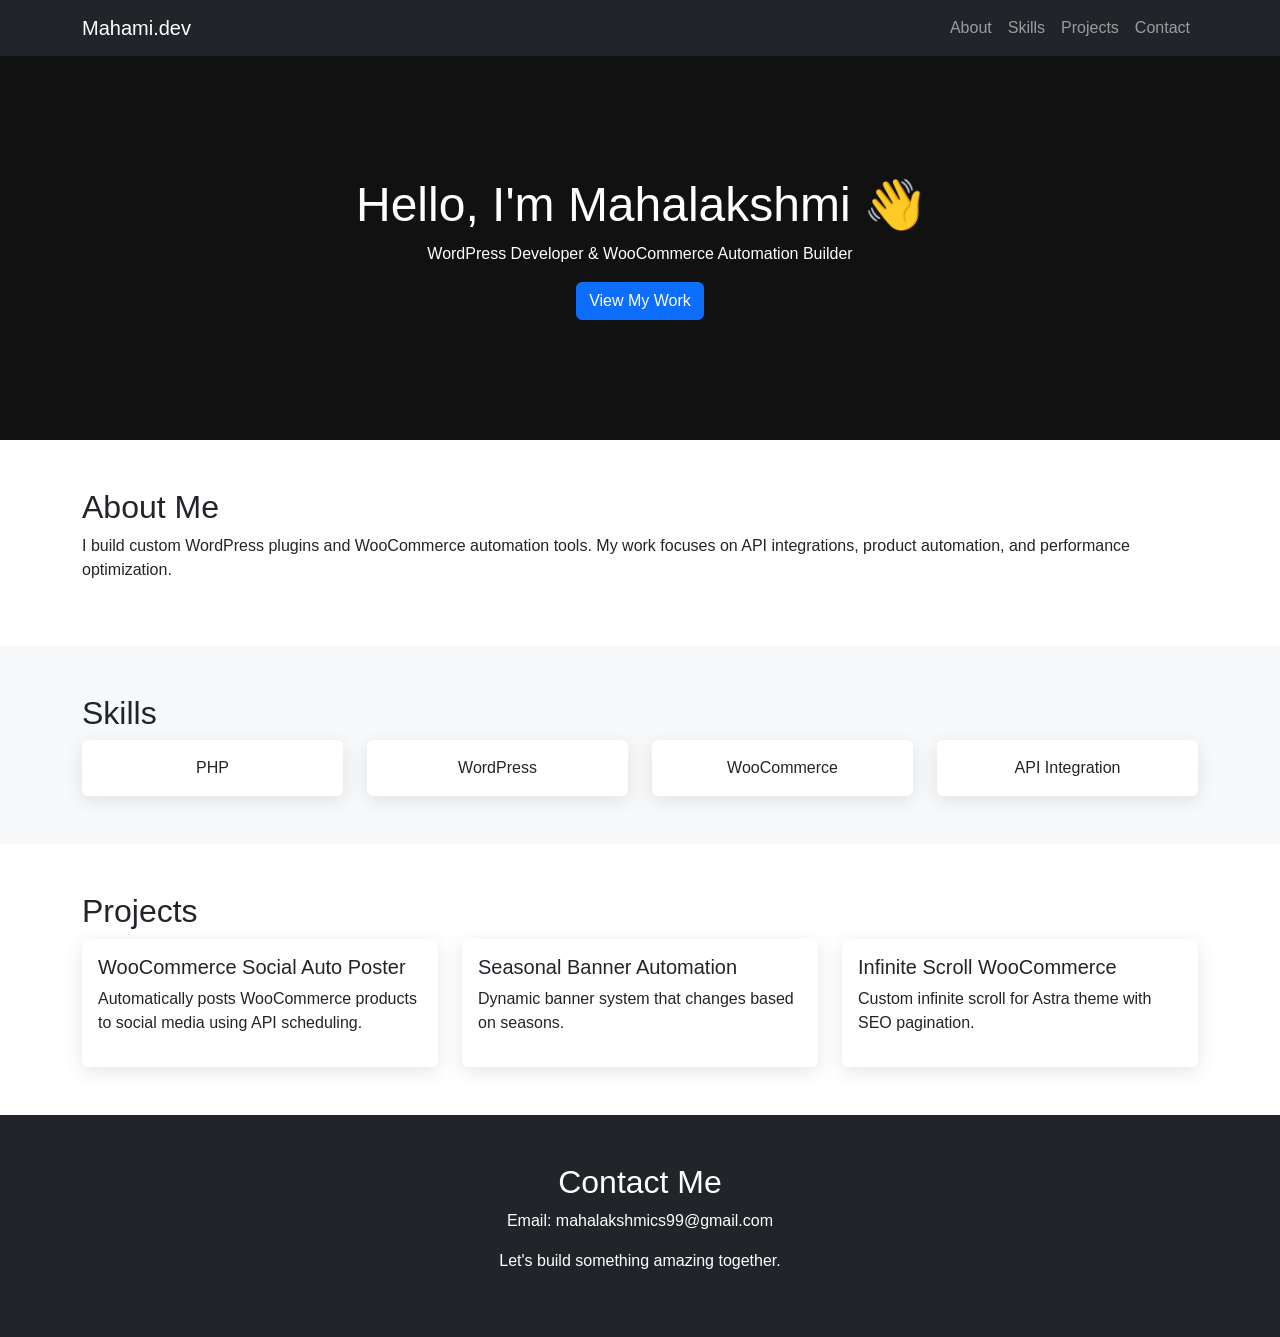
==== index.html @ 4ed77f38 "Add files via upload" ====
<!DOCTYPE html>
<html lang="en">
<head>

<meta charset="UTF-8">
<meta name="viewport" content="width=device-width, initial-scale=1">

<title>Mahalakshmi | WordPress Developer</title>

<link href="https://cdn.jsdelivr.net/npm/bootstrap@5.3.2/dist/css/bootstrap.min.css" rel="stylesheet">

<link rel="stylesheet" href="style.css">

</head>

<body>
<nav class="navbar navbar-expand-lg navbar-dark bg-dark">
<div class="container">

<a class="navbar-brand" href="#">Mahami.dev</a>

<button class="navbar-toggler" data-bs-toggle="collapse" data-bs-target="#menu">
<span class="navbar-toggler-icon"></span>
</button>

<div class="collapse navbar-collapse" id="menu">

<ul class="navbar-nav ms-auto">

<li class="nav-item">
<a class="nav-link" href="#about">About</a>
</li>

<li class="nav-item">
<a class="nav-link" href="#skills">Skills</a>
</li>

<li class="nav-item">
<a class="nav-link" href="#projects">Projects</a>
</li>

<li class="nav-item">
<a class="nav-link" href="#contact">Contact</a>
</li>

</ul>

</div>
</div>
</nav>


<section class="hero text-center">

<div class="container">

<h1>Hello, I'm Mahalakshmi 👋</h1>

<p>
WordPress Developer & WooCommerce Automation Builder
</p>

<a href="#projects" class="btn btn-primary">
View My Work
</a>

</div>

</section>
<section id="about" class="container py-5">

<h2>About Me</h2>

<p>
I build custom WordPress plugins and WooCommerce automation tools.
My work focuses on API integrations, product automation,
and performance optimization.
</p>

</section>
<section id="skills" class="bg-light py-5">

<div class="container">

<h2>Skills</h2>

<div class="row">

<div class="col-md-3">
<div class="card p-3 text-center">
PHP
</div>
</div>

<div class="col-md-3">
<div class="card p-3 text-center">
WordPress
</div>
</div>

<div class="col-md-3">
<div class="card p-3 text-center">
WooCommerce
</div>
</div>

<div class="col-md-3">
<div class="card p-3 text-center">
API Integration
</div>
</div>

</div>
</div>
</section>

<section id="projects" class="container py-5">

<h2>Projects</h2>

<div class="row">

<div class="col-md-4">

<div class="card p-3">

<h5>WooCommerce Social Auto Poster</h5>

<p>
Automatically posts WooCommerce products to social media
using API scheduling.
</p>

</div>

</div>

<div class="col-md-4">

<div class="card p-3">

<h5>Seasonal Banner Automation</h5>

<p>
Dynamic banner system that changes based on seasons.
</p>

</div>

</div>

<div class="col-md-4">

<div class="card p-3">

<h5>Infinite Scroll WooCommerce</h5>

<p>
Custom infinite scroll for Astra theme with SEO pagination.
</p>

</div>

</div>

</div>

</section>
<section id="contact" class="bg-dark text-white py-5">

<div class="container text-center">

<h2>Contact Me</h2>

<p>Email: mahalakshmics99@gmail.com</p>

<p>
Let's build something amazing together.
</p>

</div>

</section>

</body>
</html>
---- style.css ----
body{
font-family:Arial;
}

.hero{
padding:120px 20px;
background:#111;
color:white;
}

.hero h1{
font-size:48px;
}

.card{
border:none;
box-shadow:0 5px 20px rgba(0,0,0,0.1);
transition:0.3s;
}

.card:hover{
transform:translateY(-5px);
}
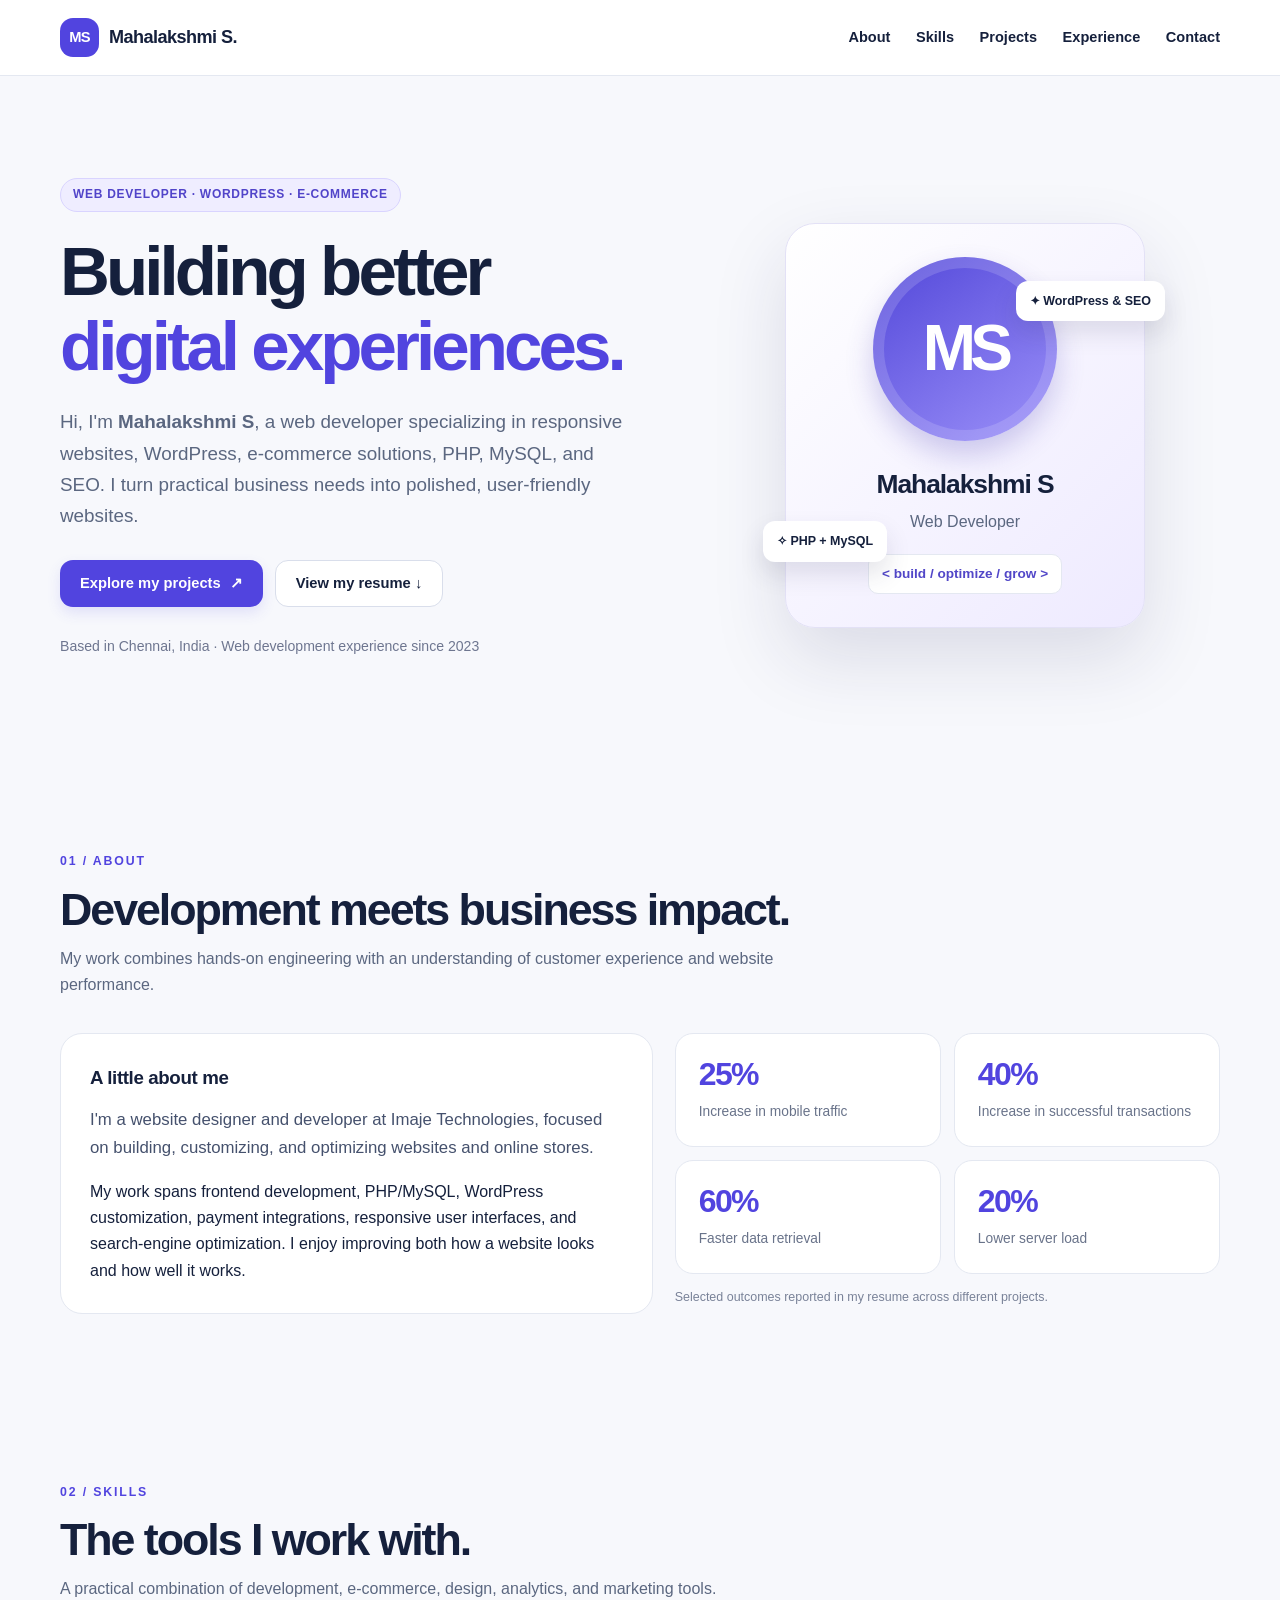
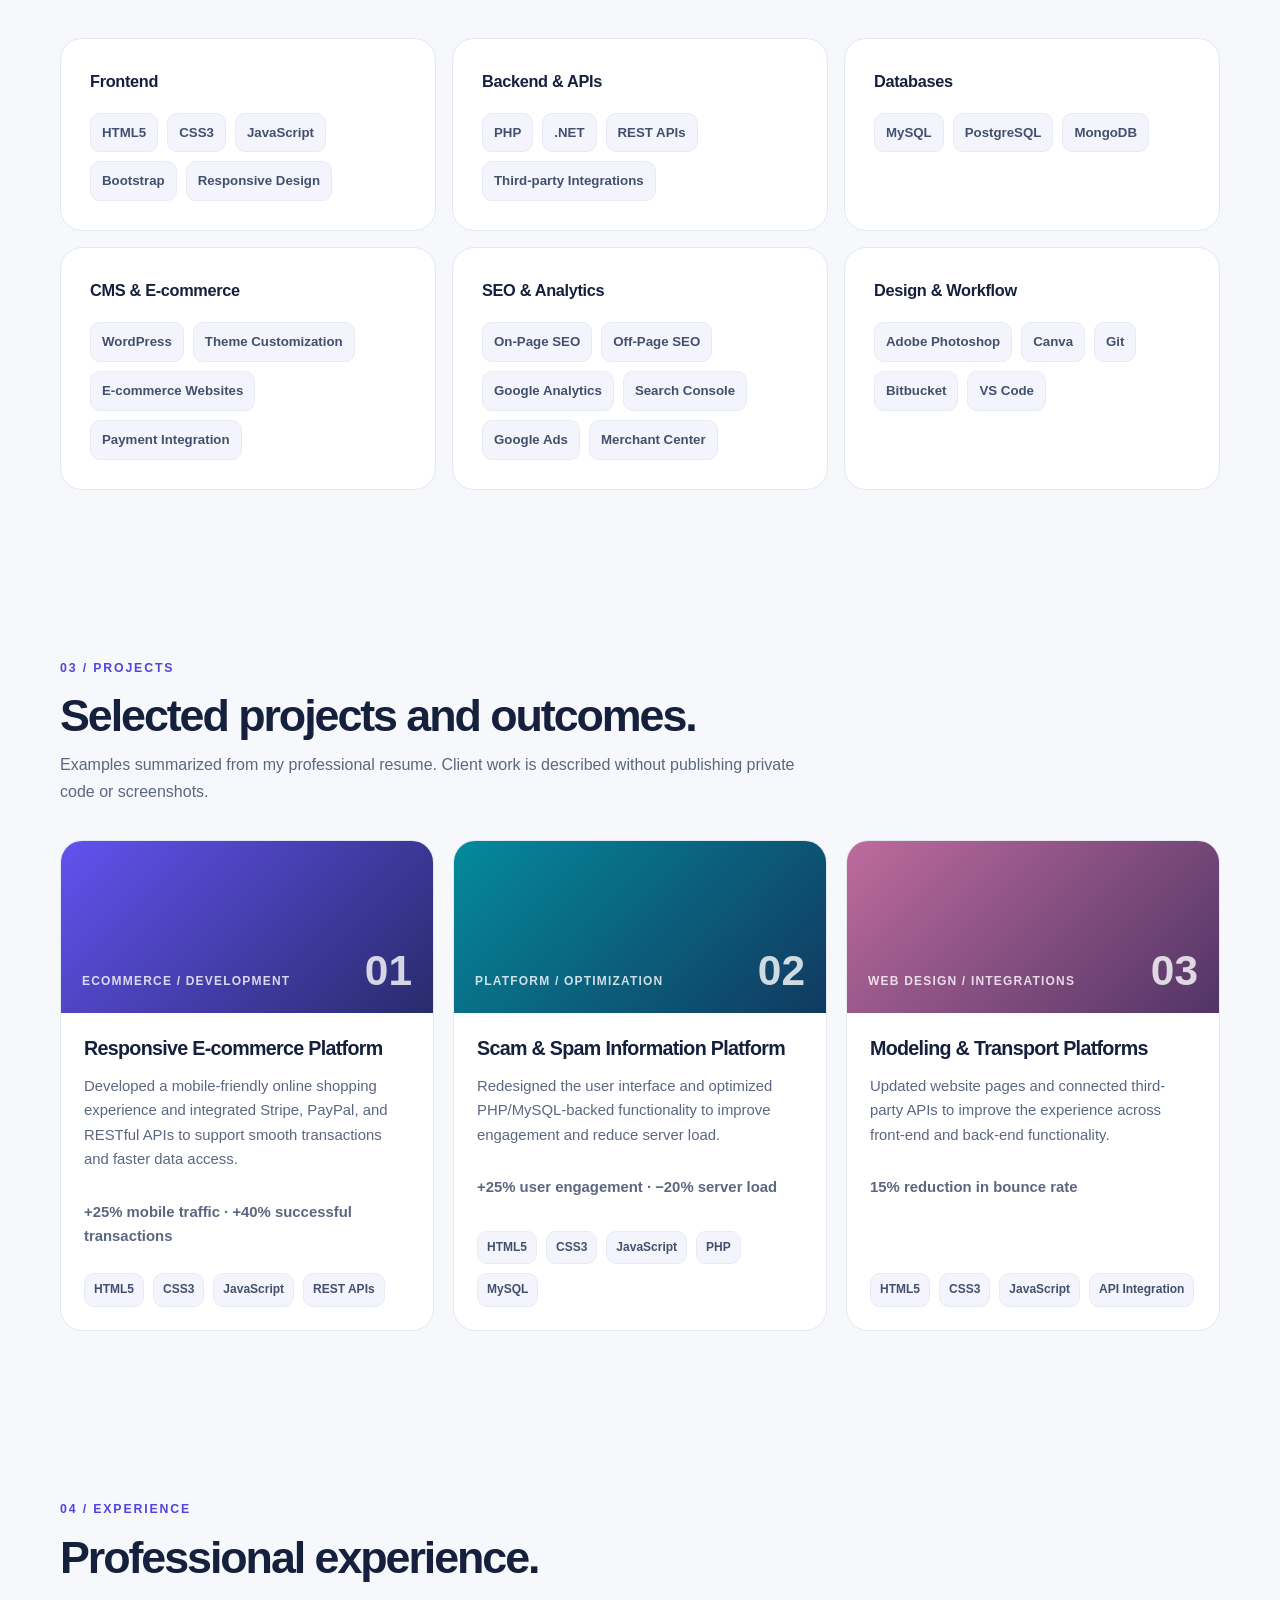
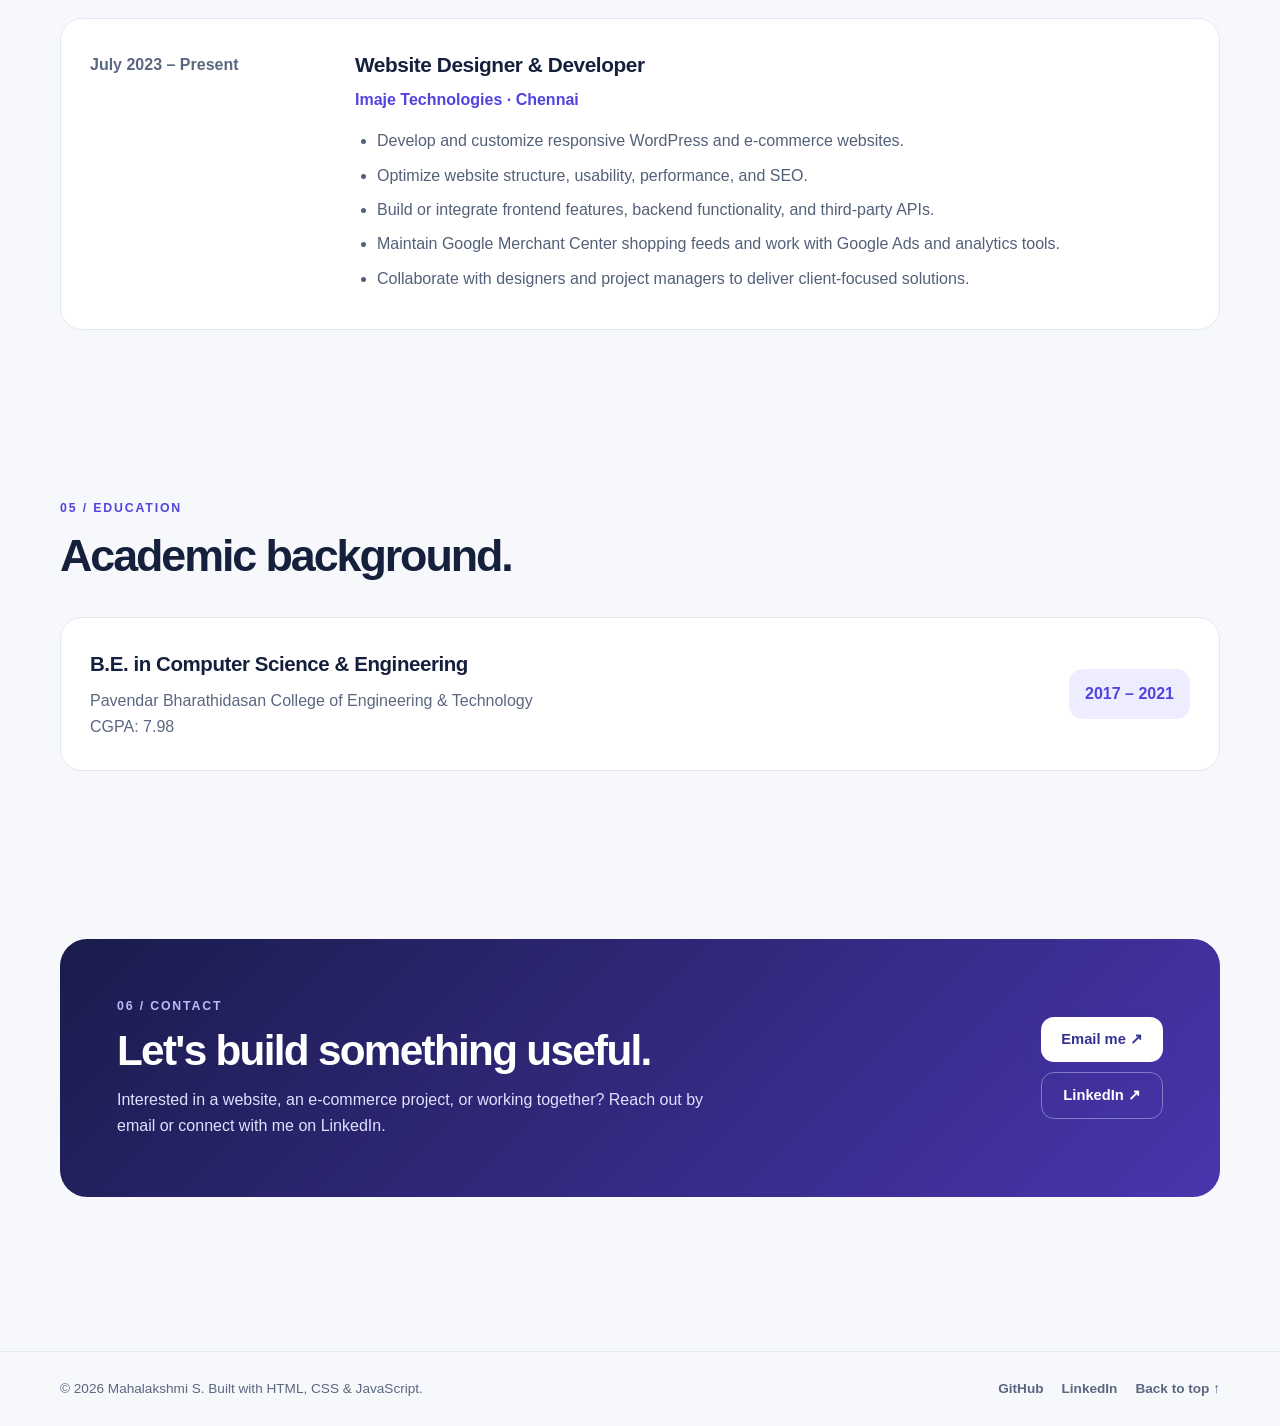
==== commit 75e8bc3d: "Rename preview.html to index.html" ====
--- a/index.html
+++ b/index.html
@@ -1,186 +1,341 @@
-<!DOCTYPE html>
-<html lang="en">
-<head>
-
-<meta charset="UTF-8">
-<meta name="viewport" content="width=device-width, initial-scale=1">
-
-<title>Mahalakshmi | WordPress Developer</title>
-
-<link href="https://cdn.jsdelivr.net/npm/bootstrap@5.3.2/dist/css/bootstrap.min.css" rel="stylesheet">
-
-<link rel="stylesheet" href="style.css">
-
-</head>
-
-<body>
-<nav class="navbar navbar-expand-lg navbar-dark bg-dark">
-<div class="container">
-
-<a class="navbar-brand" href="#">Mahami.dev</a>
-
-<button class="navbar-toggler" data-bs-toggle="collapse" data-bs-target="#menu">
-<span class="navbar-toggler-icon"></span>
-</button>
-
-<div class="collapse navbar-collapse" id="menu">
-
-<ul class="navbar-nav ms-auto">
-
-<li class="nav-item">
-<a class="nav-link" href="#about">About</a>
-</li>
-
-<li class="nav-item">
-<a class="nav-link" href="#skills">Skills</a>
-</li>
-
-<li class="nav-item">
-<a class="nav-link" href="#projects">Projects</a>
-</li>
-
-<li class="nav-item">
-<a class="nav-link" href="#contact">Contact</a>
-</li>
-
-</ul>
-
-</div>
-</div>
-</nav>
-
-
-<section class="hero text-center">
-
-<div class="container">
-
-<h1>Hello, I'm Mahalakshmi 👋</h1>
-
-<p>
-WordPress Developer & WooCommerce Automation Builder
-</p>
-
-<a href="#projects" class="btn btn-primary">
-View My Work
-</a>
-
-</div>
-
-</section>
-<section id="about" class="container py-5">
-
-<h2>About Me</h2>
-
-<p>
-I build custom WordPress plugins and WooCommerce automation tools.
-My work focuses on API integrations, product automation,
-and performance optimization.
-</p>
-
-</section>
-<section id="skills" class="bg-light py-5">
-
-<div class="container">
-
-<h2>Skills</h2>
-
-<div class="row">
-
-<div class="col-md-3">
-<div class="card p-3 text-center">
-PHP
-</div>
-</div>
-
-<div class="col-md-3">
-<div class="card p-3 text-center">
-WordPress
-</div>
-</div>
-
-<div class="col-md-3">
-<div class="card p-3 text-center">
-WooCommerce
-</div>
-</div>
-
-<div class="col-md-3">
-<div class="card p-3 text-center">
-API Integration
-</div>
-</div>
-
-</div>
-</div>
-</section>
-
-<section id="projects" class="container py-5">
-
-<h2>Projects</h2>
-
-<div class="row">
-
-<div class="col-md-4">
-
-<div class="card p-3">
-
-<h5>WooCommerce Social Auto Poster</h5>
-
-<p>
-Automatically posts WooCommerce products to social media
-using API scheduling.
-</p>
-
-</div>
-
-</div>
-
-<div class="col-md-4">
-
-<div class="card p-3">
-
-<h5>Seasonal Banner Automation</h5>
-
-<p>
-Dynamic banner system that changes based on seasons.
-</p>
-
-</div>
-
-</div>
-
-<div class="col-md-4">
-
-<div class="card p-3">
-
-<h5>Infinite Scroll WooCommerce</h5>
-
-<p>
-Custom infinite scroll for Astra theme with SEO pagination.
-</p>
-
-</div>
-
-</div>
-
-</div>
-
-</section>
-<section id="contact" class="bg-dark text-white py-5">
-
-<div class="container text-center">
-
-<h2>Contact Me</h2>
-
-<p>Email: mahalakshmics99@gmail.com</p>
-
-<p>
-Let's build something amazing together.
-</p>
-
-</div>
-
-</section>
-
-</body>
-</html>+<!doctype html>
+<html lang="en">
+<head>
+  <meta charset="utf-8">
+  <meta name="viewport" content="width=device-width, initial-scale=1">
+  <meta name="theme-color" content="#101a35">
+  <meta name="description" content="Mahalakshmi S is a web developer specializing in WordPress, e-commerce websites, PHP, MySQL, responsive design and SEO.">
+  <meta property="og:type" content="website">
+  <meta property="og:title" content="Mahalakshmi S | Web Developer & E-commerce Specialist">
+  <meta property="og:description" content="Explore the work, skills and professional experience of Mahalakshmi S.">
+  <title>Mahalakshmi S | Web Developer & E-commerce Specialist</title>
+  <style>
+    :root {
+      --bg: #f7f8fc; --surface: #fff; --ink: #15203c; --muted: #5b6780;
+      --line: #e4e8f1; --primary: #5144df; --primary-dark: #3e32b5;
+      --soft: #eeecff; --mint: #dff8ec; --radius: 22px;
+    }
+    * { box-sizing: border-box; }
+    html { scroll-behavior: smooth; scroll-padding-top: 90px; }
+    body { margin: 0; background: var(--bg); color: var(--ink);
+      font-family: Inter, ui-sans-serif, -apple-system, BlinkMacSystemFont, "Segoe UI", Arial, sans-serif;
+      line-height: 1.65; -webkit-font-smoothing: antialiased; }
+    a { color: inherit; text-decoration: none; }
+    button, a { -webkit-tap-highlight-color: transparent; }
+    a:focus-visible, summary:focus-visible { outline: 3px solid #e0a83b; outline-offset: 5px; }
+    .skip { position: absolute; left: 10px; top: -100px; padding: 10px 18px; z-index: 20; background: white; }
+    .skip:focus { top: 12px; }
+    .container { width: min(1160px, calc(100% - 44px)); margin-inline: auto; }
+    .site-header { position: sticky; top: 0; z-index: 12; background: rgba(255,255,255,.94);
+      backdrop-filter: blur(15px); border-bottom: 1px solid var(--line); }
+    .nav { display: flex; align-items: center; justify-content: space-between; min-height: 75px; gap: 20px; }
+    .brand { display: flex; align-items: center; gap: 10px; font-weight: 850; letter-spacing: -.03em; font-size: 1.13rem; }
+    .brand-mark { display: grid; place-items: center; width: 39px; height: 39px; border-radius: 13px;
+      color: white; background: var(--primary); font-size: .92rem; letter-spacing: -.06em; }
+    .nav-links { display: flex; align-items: center; gap: clamp(16px, 2vw, 31px); font-size: .91rem; font-weight: 650; }
+    .nav-links a:hover, .foot-links a:hover { color: var(--primary); }
+    .mobile-nav { display: none; }
+    .button { display: inline-flex; align-items: center; justify-content: center; gap: 9px;
+      padding: 13px 20px; border-radius: 13px; background: var(--primary); color: white;
+      font-size: .92rem; font-weight: 750; line-height: 1.3; box-shadow: 0 6px 14px rgba(81,68,223,.13); }
+    .button:hover { background: var(--primary-dark); transform: translateY(-1px); }
+    .button.secondary { background: white; color: var(--ink); border: 1px solid #d9deeb; box-shadow: none; }
+    .button.secondary:hover { background: var(--soft); }
+    .eyebrow { color: var(--primary); font-size: .77rem; letter-spacing: .15em; text-transform: uppercase; font-weight: 850; }
+    .hero { padding: 102px 0 95px; overflow: hidden; }
+    .hero-grid { display: grid; grid-template-columns: minmax(0,1.06fr) minmax(300px,.94fr); gap: clamp(32px,6vw,75px); align-items: center; }
+    .status { display: inline-block; border: 1px solid #d9d4ff; background: #efedff; color: #5144c9;
+      border-radius: 999px; padding: 6px 12px; font-size: .75rem; font-weight: 800; letter-spacing: .06em; text-transform: uppercase; }
+    h1, h2, h3, p { margin-top: 0; }
+    h1 { font-size: clamp(2.7rem, 5.4vw, 4.9rem); line-height: 1.09; letter-spacing: -.057em; margin: 22px 0 22px; }
+    .gradient { color: var(--primary); }
+    .hero-intro { color: var(--muted); font-size: clamp(1.04rem,1.7vw,1.18rem); max-width: 600px; }
+    .hero-actions { display: flex; flex-wrap: wrap; gap: 12px; margin-top: 29px; }
+    .hero-footnote { margin-top: 28px; color: #6e7690; font-size: .88rem; }
+    .hero-visual { position: relative; min-height: 455px; display: grid; place-items: center; }
+    .halo { position: absolute; width: 370px; height: 370px; background: radial-gradient(circle, #dedaff 0, #edf0ff 53%, transparent 71%);
+      filter: blur(3px); border-radius: 50%; }
+    .profile-card { position: relative; width: min(360px, 100%); min-height: 405px; border: 1px solid #e3e1f6; border-radius: 30px;
+      box-shadow: 0 30px 75px rgba(29,32,88,.13); background: linear-gradient(135deg,#fff 0%,#eeeaff 100%);
+      padding: 30px; display: flex; flex-direction: column; align-items: center; justify-content: center; text-align: center; }
+    .portrait { display: grid; place-items: center; width: 184px; height: 184px; border-radius: 50%;
+      background: linear-gradient(145deg,#5247d9,#9c91f9); color: #fff; font-size: 4rem; font-weight: 900; letter-spacing: -.09em;
+      box-shadow: inset 0 0 0 11px rgba(255,255,255,.15), 0 14px 28px rgba(68,54,175,.24); }
+    .profile-card h2 { margin: 22px 0 0; font-size: 1.65rem; letter-spacing: -.04em; }
+    .profile-card p { margin: 3px 0 18px; color: var(--muted); }
+    .code-tag { background: #fff; padding: 8px 13px; border-radius: 10px; color: #5247c8; font-size: .85rem; font-weight: 800; border: 1px solid var(--line); }
+    .float-tag { position: absolute; right: -21px; top: 57px; padding: 10px 14px; border-radius: 12px;
+      background: #fff; box-shadow: 0 12px 25px rgba(45,47,88,.13); font-size: .78rem; font-weight: 800; }
+    .float-tag.bottom { right: auto; left: -23px; top: auto; bottom: 65px; }
+    section.content { padding: 84px 0; }
+    .section-heading { max-width: 760px; margin-bottom: 35px; }
+    .section-heading h2 { margin: 11px 0 10px; font-size: clamp(2rem,3.5vw,3rem); line-height: 1.18; letter-spacing: -.046em; }
+    .section-heading p { color: var(--muted); margin-bottom: 0; }
+    .about-grid { display: grid; grid-template-columns: 1fr .92fr; gap: 22px; }
+    .panel { background: var(--surface); border: 1px solid var(--line); border-radius: var(--radius); padding: 29px; }
+    .panel p:last-child { margin-bottom: 0; }
+    .panel h3 { margin-bottom: 12px; letter-spacing: -.02em; }
+    .lead { font-size: 1.05rem; color: #45516d; }
+    .metrics { display: grid; grid-template-columns: repeat(2,1fr); gap: 13px; }
+    .metric { padding: 23px; background: #fff; border: 1px solid var(--line); border-radius: 18px; }
+    .metric strong { display: block; font-size: 2rem; color: var(--primary); line-height: 1.1; letter-spacing: -.05em; }
+    .metric span { display: block; font-size: .86rem; color: #69738a; margin-top: 8px; }
+    .note { font-size: .78rem; color: #798298; margin: 13px 0 0; }
+    .skills-grid { display: grid; grid-template-columns: repeat(3,1fr); gap: 16px; }
+    .skill h3 { font-size: 1.02rem; margin-bottom: 18px; }
+    .chips { display: flex; flex-wrap: wrap; gap: 9px; }
+    .chip { background: #f4f5fc; color: #42506d; padding: 8px 11px; border-radius: 10px; border: 1px solid #e8eaf5;
+      font-size: .83rem; font-weight: 700; }
+    .project-grid { display: grid; grid-template-columns: repeat(3, minmax(0,1fr)); gap: 19px; }
+    .project { display: flex; flex-direction: column; overflow: hidden; padding: 0; }
+    .project-art { display: flex; justify-content: space-between; align-items: flex-end; min-height: 172px;
+      padding: 21px; color: white; background: linear-gradient(135deg,#6252ef,#282b6c); }
+    .project:nth-child(2) .project-art { background: linear-gradient(135deg,#048a9c,#113960); }
+    .project:nth-child(3) .project-art { background: linear-gradient(135deg,#be6b9d,#513466); }
+    .project-art span { opacity: .8; font-weight: 850; letter-spacing: .1em; font-size: .75rem; }
+    .project-art strong { font-size: 2.65rem; line-height: 1; opacity: .8; }
+    .project-body { padding: 23px; display: flex; flex-direction: column; flex: 1; }
+    .project h3 { font-size: 1.23rem; line-height: 1.3; letter-spacing: -.035em; margin-bottom: 12px; }
+    .project p { color: var(--muted); font-size: .93rem; }
+    .project .chips { margin-top: auto; padding-top: 10px; }
+    .project .chip { font-size: .75rem; padding: 6px 9px; }
+    .project-outcome { color: var(--primary); font-size: .86rem; font-weight: 800; margin-top: 13px; }
+    .experience { display: grid; grid-template-columns: 240px 1fr; gap: 25px; }
+    .experience-date { color: var(--muted); font-weight: 700; padding-top: 4px; }
+    .experience h3 { margin: 0; font-size: 1.3rem; }
+    .company { color: var(--primary); font-weight: 800; margin: 4px 0 15px; }
+    .experience ul { margin: 0; padding-left: 22px; color: #536079; }
+    .experience li { margin: 8px 0; }
+    .education-card { display: flex; justify-content: space-between; gap: 25px; align-items: center; }
+    .education-card h3 { font-size: 1.28rem; margin-bottom: 7px; }
+    .education-card p { color: var(--muted); margin: 0; }
+    .edu-year { flex-shrink: 0; border-radius: 14px; background: var(--soft); color: var(--primary); padding: 12px 16px; font-weight: 800; }
+    .contact-box { background: linear-gradient(135deg,#191c4b,#4935ae); color: white;
+      padding: clamp(30px,6vw,57px); border-radius: 27px; display: grid; grid-template-columns: 1fr auto; gap: 24px; align-items: center; }
+    .contact-box .eyebrow { color: #bcb9ff; }
+    .contact-box h2 { font-size: clamp(1.7rem, 3.3vw, 2.8rem); line-height: 1.2; letter-spacing: -.04em; margin: 10px 0; }
+    .contact-box p { color: #e0e1ff; max-width: 590px; margin-bottom: 0; }
+    .contact-actions { display: flex; flex-direction: column; gap: 10px; }
+    .contact-actions .button { background: white; color: #343090; }
+    .contact-actions .button.secondary { color: white; background: transparent; border-color: #827ac4; }
+    .site-footer { border-top: 1px solid var(--line); margin-top: 70px; padding: 26px 0; font-size: .85rem; color: var(--muted); }
+    .footer-inner { display: flex; justify-content: space-between; gap: 15px; flex-wrap: wrap; }
+    .foot-links { display: flex; gap: 18px; font-weight: 700; }
+    @media (max-width: 930px) {
+      .hero-grid { grid-template-columns: 1fr 1fr; gap: 26px; }
+      .float-tag { right: -5px; } .float-tag.bottom { left: -5px; }
+      .skills-grid { grid-template-columns: repeat(2,1fr); }
+      .project-grid { grid-template-columns: repeat(2,1fr); }
+    }
+    @media (max-width: 720px) {
+      .nav { min-height: 65px; }
+      .nav-links { display: none; }
+      .mobile-nav { display: block; position: relative; }
+      .mobile-nav summary { list-style: none; border: 1px solid var(--line); border-radius: 11px; padding: 7px 12px;
+        font-size: .93rem; cursor: pointer; font-weight: 750; }
+      .mobile-nav summary::-webkit-details-marker { display: none; }
+      .mobile-nav[open] .mobile-list { position: absolute; top: 41px; right: 0; width: 210px;
+        background: white; box-shadow: 0 15px 35px #1e2a4830; border: 1px solid var(--line); border-radius: 13px; padding: 9px; }
+      .mobile-list a { display: block; padding: 10px; border-radius: 8px; font-weight: 650; }
+      .mobile-list a:hover { background: var(--soft); }
+      .hero { padding: 55px 0 55px; }
+      .hero-grid, .about-grid, .experience, .contact-box { grid-template-columns: 1fr; }
+      .hero-visual { min-height: 400px; }
+      .profile-card { width: min(355px, calc(100% - 34px)); }
+      section.content { padding: 57px 0; }
+      .project-grid, .skills-grid { grid-template-columns: 1fr; }
+      .contact-actions { flex-direction: row; flex-wrap: wrap; }
+      .education-card { align-items: flex-start; }
+    }
+    @media (max-width: 420px) {
+      .container { width: min(100% - 30px, 1160px); }
+      .hero-visual { min-height: 365px; }
+      .profile-card { min-height: 350px; padding: 22px; }
+      .portrait { width: 150px; height: 150px; font-size: 3.25rem; }
+      .metrics { gap: 8px; } .metric { padding: 16px; }
+      .metric strong { font-size: 1.65rem; }
+      .education-card { flex-direction: column; }
+      .float-tag { display: none; }
+    }
+    @media (prefers-reduced-motion: reduce) {
+      html { scroll-behavior: auto; }
+      *, *::before, *::after { animation: none !important; transition: none !important; }
+    }
+  </style>
+</head>
+<body>
+  <a class="skip" href="#main">Skip to content</a>
+  <header class="site-header">
+    <nav class="nav container" aria-label="Main navigation">
+      <a class="brand" href="#home" aria-label="Mahalakshmi S, home"><span class="brand-mark">MS</span> Mahalakshmi S.</a>
+      <div class="nav-links">
+        <a href="#about">About</a><a href="#skills">Skills</a><a href="#projects">Projects</a>
+        <a href="#experience">Experience</a><a href="#contact">Contact</a>
+      </div>
+      <details class="mobile-nav">
+        <summary>Menu ☰</summary>
+        <div class="mobile-list">
+          <a href="#about">About</a><a href="#skills">Skills</a><a href="#projects">Projects</a>
+          <a href="#experience">Experience</a><a href="#contact">Contact</a>
+        </div>
+      </details>
+    </nav>
+  </header>
+  <main id="main">
+    <section id="home" class="hero">
+      <div class="container hero-grid">
+        <div>
+          <span class="status">Web Developer · WordPress · E-commerce</span>
+          <h1>Building better<br><span class="gradient">digital experiences.</span></h1>
+          <p class="hero-intro">Hi, I'm <strong>Mahalakshmi S</strong>, a web developer specializing in responsive websites, WordPress, e-commerce solutions, PHP, MySQL, and SEO. I turn practical business needs into polished, user-friendly websites.</p>
+          <div class="hero-actions">
+            <a class="button" href="#projects">Explore my projects <span aria-hidden="true">↗</span></a>
+            <a class="button secondary" href="MahalakshmiS_resume.pdf" target="_blank" rel="noopener">View my resume ↓</a>
+          </div>
+          <p class="hero-footnote">Based in Chennai, India · Web development experience since 2023</p>
+        </div>
+        <div class="hero-visual" aria-label="Mahalakshmi profile illustration">
+          <div class="halo" aria-hidden="true"></div>
+          <div class="profile-card">
+            <span class="float-tag" aria-hidden="true">✦ WordPress & SEO</span>
+            <div class="portrait" aria-label="Mahalakshmi S initials">MS</div>
+            <h2>Mahalakshmi S</h2><p>Web Developer</p>
+            <span class="code-tag">&lt; build / optimize / grow &gt;</span>
+            <span class="float-tag bottom" aria-hidden="true">✧ PHP + MySQL</span>
+          </div>
+        </div>
+      </div>
+    </section>
+    <section id="about" class="content">
+      <div class="container">
+        <div class="section-heading"><div class="eyebrow">01 / About</div>
+          <h2>Development meets business impact.</h2>
+          <p>My work combines hands-on engineering with an understanding of customer experience and website performance.</p>
+        </div>
+        <div class="about-grid">
+          <div class="panel">
+            <h3>A little about me</h3>
+            <p class="lead">I'm a website designer and developer at Imaje Technologies, focused on building, customizing, and optimizing websites and online stores.</p>
+            <p>My work spans frontend development, PHP/MySQL, WordPress customization, payment integrations, responsive user interfaces, and search-engine optimization. I enjoy improving both how a website looks and how well it works.</p>
+          </div>
+          <div>
+            <div class="metrics" aria-label="Reported project outcomes">
+              <div class="metric"><strong>25%</strong><span>Increase in mobile traffic</span></div>
+              <div class="metric"><strong>40%</strong><span>Increase in successful transactions</span></div>
+              <div class="metric"><strong>60%</strong><span>Faster data retrieval</span></div>
+              <div class="metric"><strong>20%</strong><span>Lower server load</span></div>
+            </div>
+            <p class="note">Selected outcomes reported in my resume across different projects.</p>
+          </div>
+        </div>
+      </div>
+    </section>
+    <section id="skills" class="content">
+      <div class="container">
+        <div class="section-heading"><div class="eyebrow">02 / Skills</div><h2>The tools I work with.</h2>
+          <p>A practical combination of development, e-commerce, design, analytics, and marketing tools.</p></div>
+        <div class="skills-grid">
+          <article class="panel skill"><h3>Frontend</h3><div class="chips"><span class="chip">HTML5</span><span class="chip">CSS3</span><span class="chip">JavaScript</span><span class="chip">Bootstrap</span><span class="chip">Responsive Design</span></div></article>
+          <article class="panel skill"><h3>Backend & APIs</h3><div class="chips"><span class="chip">PHP</span><span class="chip">.NET</span><span class="chip">REST APIs</span><span class="chip">Third-party Integrations</span></div></article>
+          <article class="panel skill"><h3>Databases</h3><div class="chips"><span class="chip">MySQL</span><span class="chip">PostgreSQL</span><span class="chip">MongoDB</span></div></article>
+          <article class="panel skill"><h3>CMS & E-commerce</h3><div class="chips"><span class="chip">WordPress</span><span class="chip">Theme Customization</span><span class="chip">E-commerce Websites</span><span class="chip">Payment Integration</span></div></article>
+          <article class="panel skill"><h3>SEO & Analytics</h3><div class="chips"><span class="chip">On-Page SEO</span><span class="chip">Off-Page SEO</span><span class="chip">Google Analytics</span><span class="chip">Search Console</span><span class="chip">Google Ads</span><span class="chip">Merchant Center</span></div></article>
+          <article class="panel skill"><h3>Design & Workflow</h3><div class="chips"><span class="chip">Adobe Photoshop</span><span class="chip">Canva</span><span class="chip">Git</span><span class="chip">Bitbucket</span><span class="chip">VS Code</span></div></article>
+        </div>
+      </div>
+    </section>
+    <section id="projects" class="content">
+      <div class="container">
+        <div class="section-heading"><div class="eyebrow">03 / Projects</div><h2>Selected projects and outcomes.</h2>
+          <p>Examples summarized from my professional resume. Client work is described without publishing private code or screenshots.</p></div>
+        <div class="project-grid">
+          <article class="panel project">
+            <div class="project-art" aria-hidden="true"><span>ECOMMERCE / DEVELOPMENT</span><strong>01</strong></div>
+            <div class="project-body"><h3>Responsive E-commerce Platform</h3>
+              <p>Developed a mobile-friendly online shopping experience and integrated Stripe, PayPal, and RESTful APIs to support smooth transactions and faster data access.</p>
+              <p class="project-outcome">+25% mobile traffic · +40% successful transactions</p>
+              <div class="chips"><span class="chip">HTML5</span><span class="chip">CSS3</span><span class="chip">JavaScript</span><span class="chip">REST APIs</span></div>
+            </div>
+          </article>
+          <article class="panel project">
+            <div class="project-art" aria-hidden="true"><span>PLATFORM / OPTIMIZATION</span><strong>02</strong></div>
+            <div class="project-body"><h3>Scam & Spam Information Platform</h3>
+              <p>Redesigned the user interface and optimized PHP/MySQL-backed functionality to improve engagement and reduce server load.</p>
+              <p class="project-outcome">+25% user engagement · −20% server load</p>
+              <div class="chips"><span class="chip">HTML5</span><span class="chip">CSS3</span><span class="chip">JavaScript</span><span class="chip">PHP</span><span class="chip">MySQL</span></div>
+            </div>
+          </article>
+          <article class="panel project">
+            <div class="project-art" aria-hidden="true"><span>WEB DESIGN / INTEGRATIONS</span><strong>03</strong></div>
+            <div class="project-body"><h3>Modeling & Transport Platforms</h3>
+              <p>Updated website pages and connected third-party APIs to improve the experience across front-end and back-end functionality.</p>
+              <p class="project-outcome">15% reduction in bounce rate</p>
+              <div class="chips"><span class="chip">HTML5</span><span class="chip">CSS3</span><span class="chip">JavaScript</span><span class="chip">API Integration</span></div>
+            </div>
+          </article>
+        </div>
+      </div>
+    </section>
+    <section id="experience" class="content">
+      <div class="container">
+        <div class="section-heading"><div class="eyebrow">04 / Experience</div><h2>Professional experience.</h2></div>
+        <div class="panel experience">
+          <div class="experience-date">July 2023 – Present</div>
+          <div><h3>Website Designer & Developer</h3>
+            <p class="company">Imaje Technologies · Chennai</p>
+            <ul>
+              <li>Develop and customize responsive WordPress and e-commerce websites.</li>
+              <li>Optimize website structure, usability, performance, and SEO.</li>
+              <li>Build or integrate frontend features, backend functionality, and third-party APIs.</li>
+              <li>Maintain Google Merchant Center shopping feeds and work with Google Ads and analytics tools.</li>
+              <li>Collaborate with designers and project managers to deliver client-focused solutions.</li>
+            </ul>
+          </div>
+        </div>
+      </div>
+    </section>
+    <section id="education" class="content">
+      <div class="container">
+        <div class="section-heading"><div class="eyebrow">05 / Education</div><h2>Academic background.</h2></div>
+        <div class="panel education-card">
+          <div><h3>B.E. in Computer Science & Engineering</h3>
+            <p>Pavendar Bharathidasan College of Engineering & Technology</p>
+            <p>CGPA: 7.98</p>
+          </div>
+          <span class="edu-year">2017 – 2021</span>
+        </div>
+      </div>
+    </section>
+    <section id="contact" class="content">
+      <div class="container">
+        <div class="contact-box">
+          <div><div class="eyebrow">06 / Contact</div><h2>Let's build something useful.</h2>
+            <p>Interested in a website, an e-commerce project, or working together? Reach out by email or connect with me on LinkedIn.</p>
+          </div>
+          <div class="contact-actions">
+            <a class="button" href="mailto:mahalakshmics99@gmail.com">Email me ↗</a>
+            <a class="button secondary" href="https://www.linkedin.com/in/mahacs" target="_blank" rel="noopener noreferrer">LinkedIn ↗</a>
+          </div>
+        </div>
+      </div>
+    </section>
+  </main>
+  <footer class="site-footer">
+    <div class="container footer-inner">
+      <span>© <span id="year">2026</span> Mahalakshmi S. Built with HTML, CSS & JavaScript.</span>
+      <div class="foot-links"><a href="https://github.com/maha-sp" target="_blank" rel="noopener noreferrer">GitHub</a>
+        <a href="https://www.linkedin.com/in/mahacs" target="_blank" rel="noopener noreferrer">LinkedIn</a>
+        <a href="#home">Back to top ↑</a></div>
+    </div>
+  </footer>
+  <script>
+    document.getElementById('year').textContent = new Date().getFullYear();
+    document.querySelectorAll('.mobile-list a').forEach(link => {
+      link.addEventListener('click', () => {
+        const menu = document.querySelector('.mobile-nav');
+        if (menu) menu.open = false;
+      });
+    });
+  </script>
+</body>
+</html>
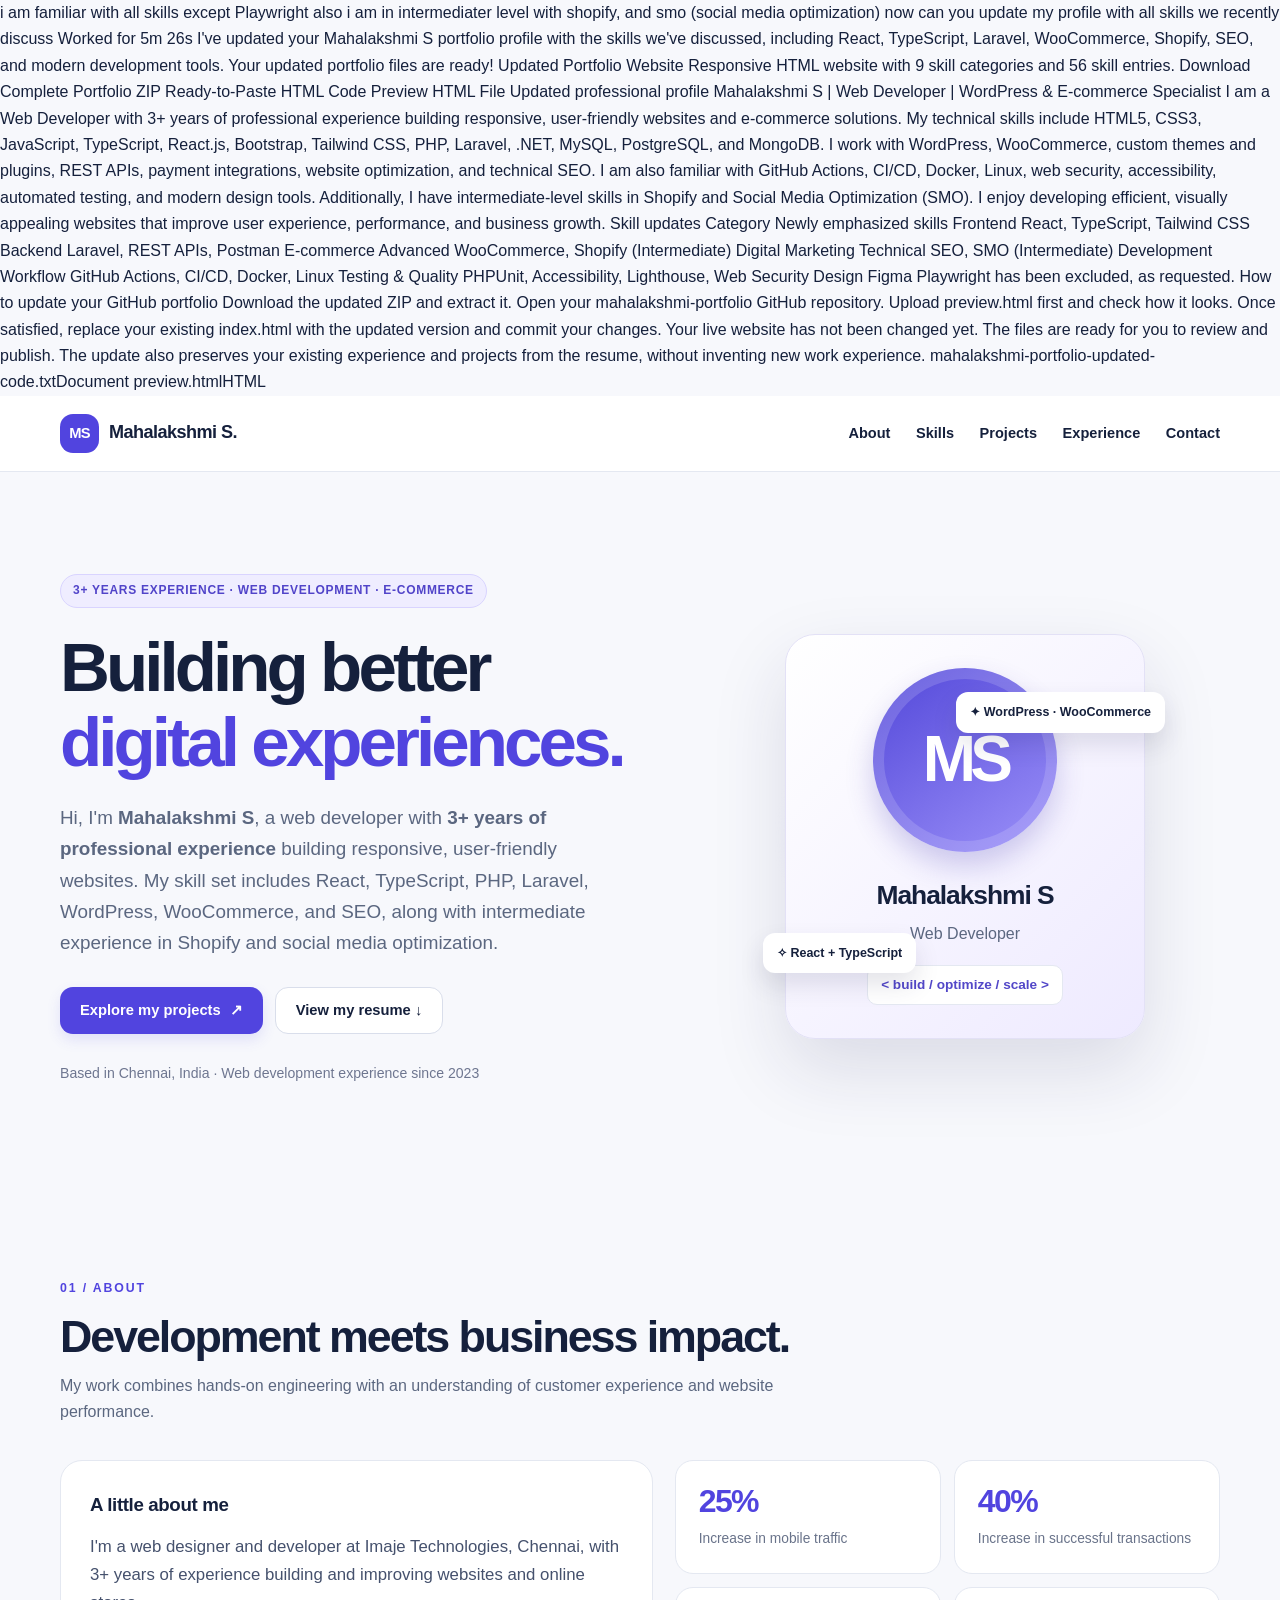
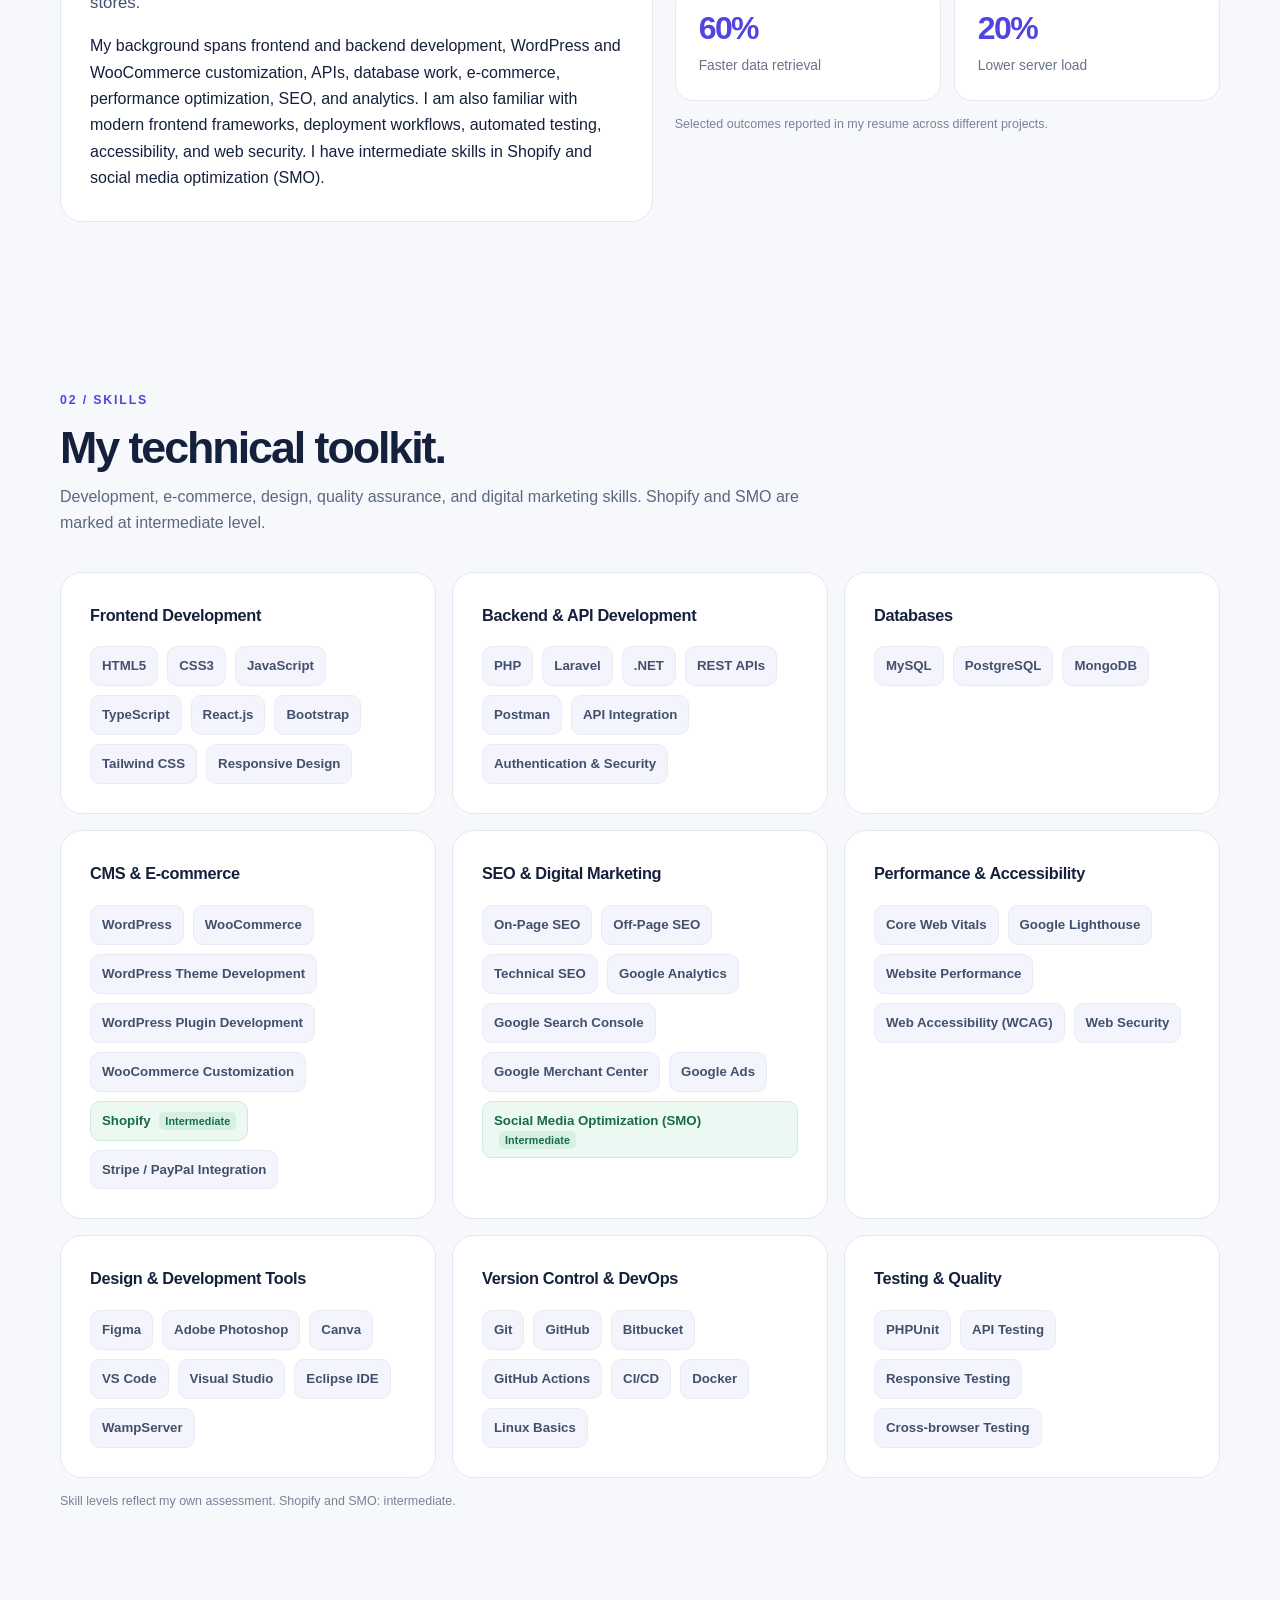
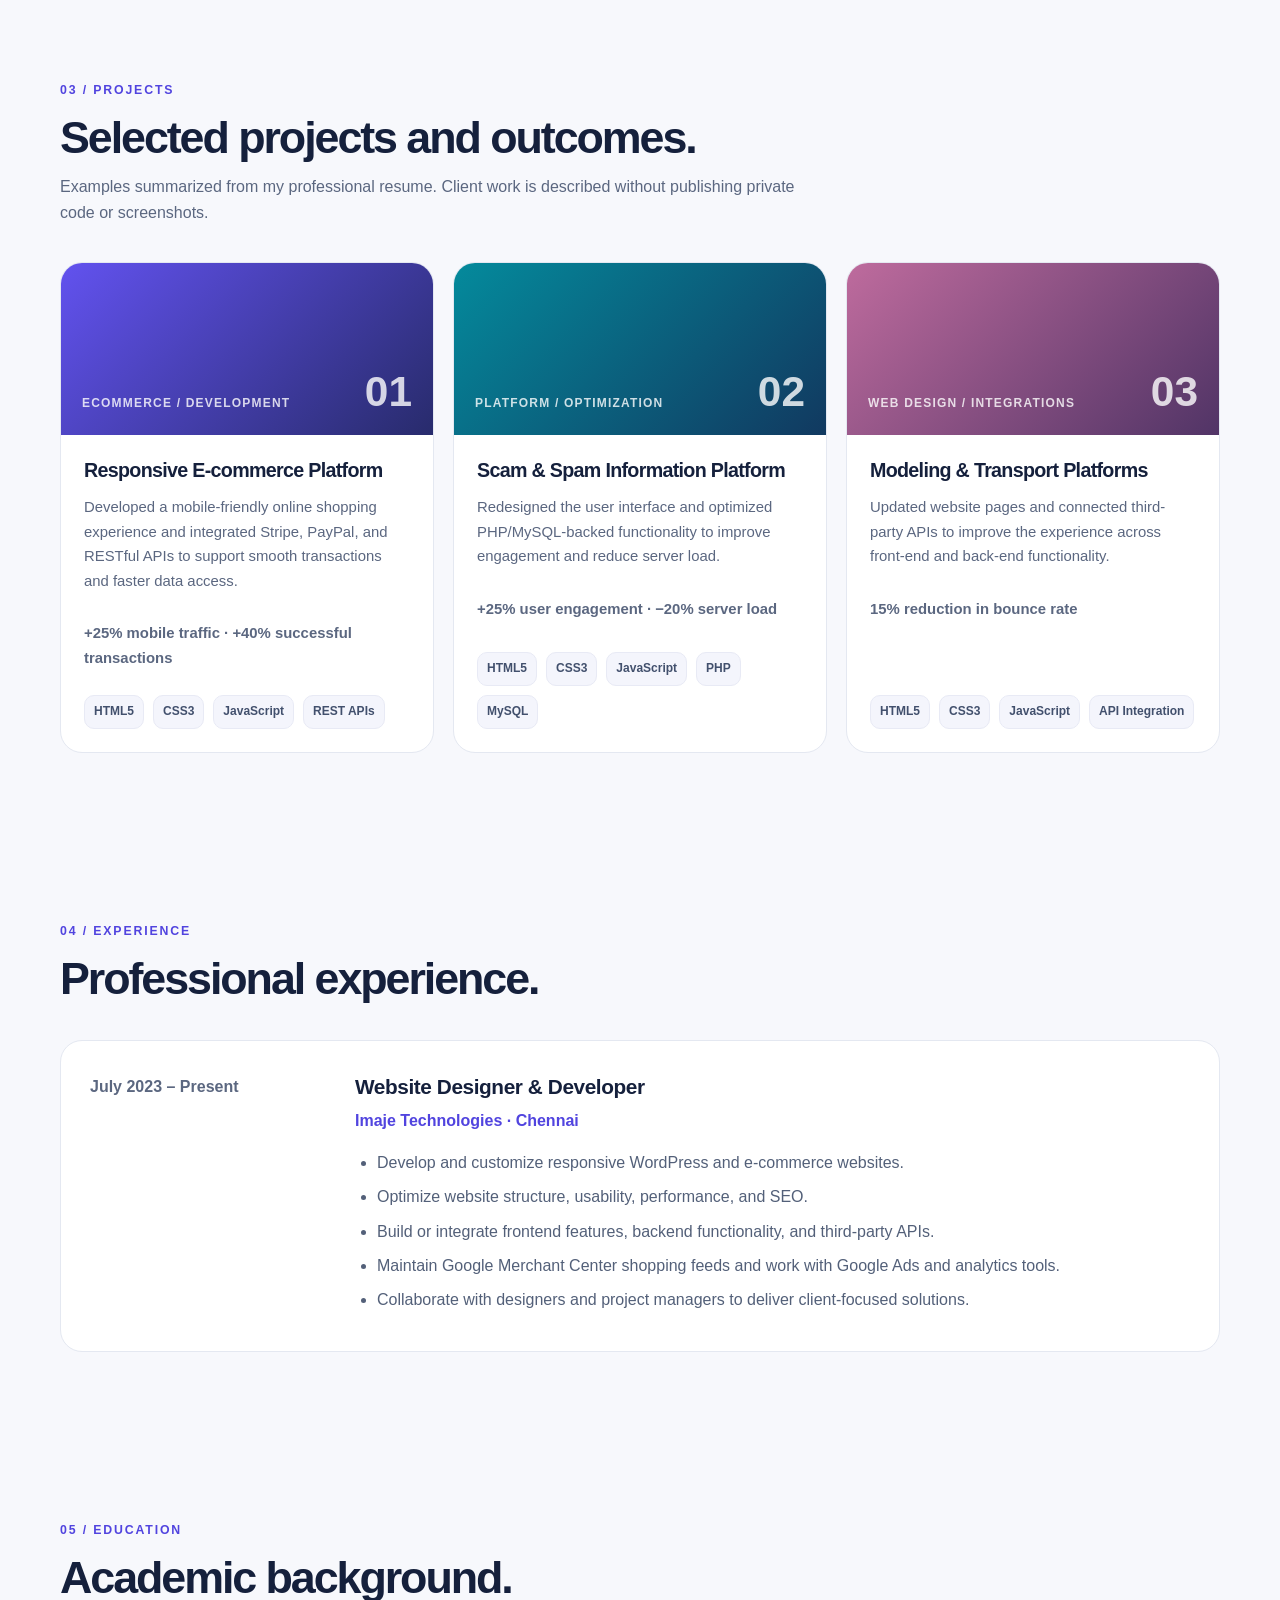
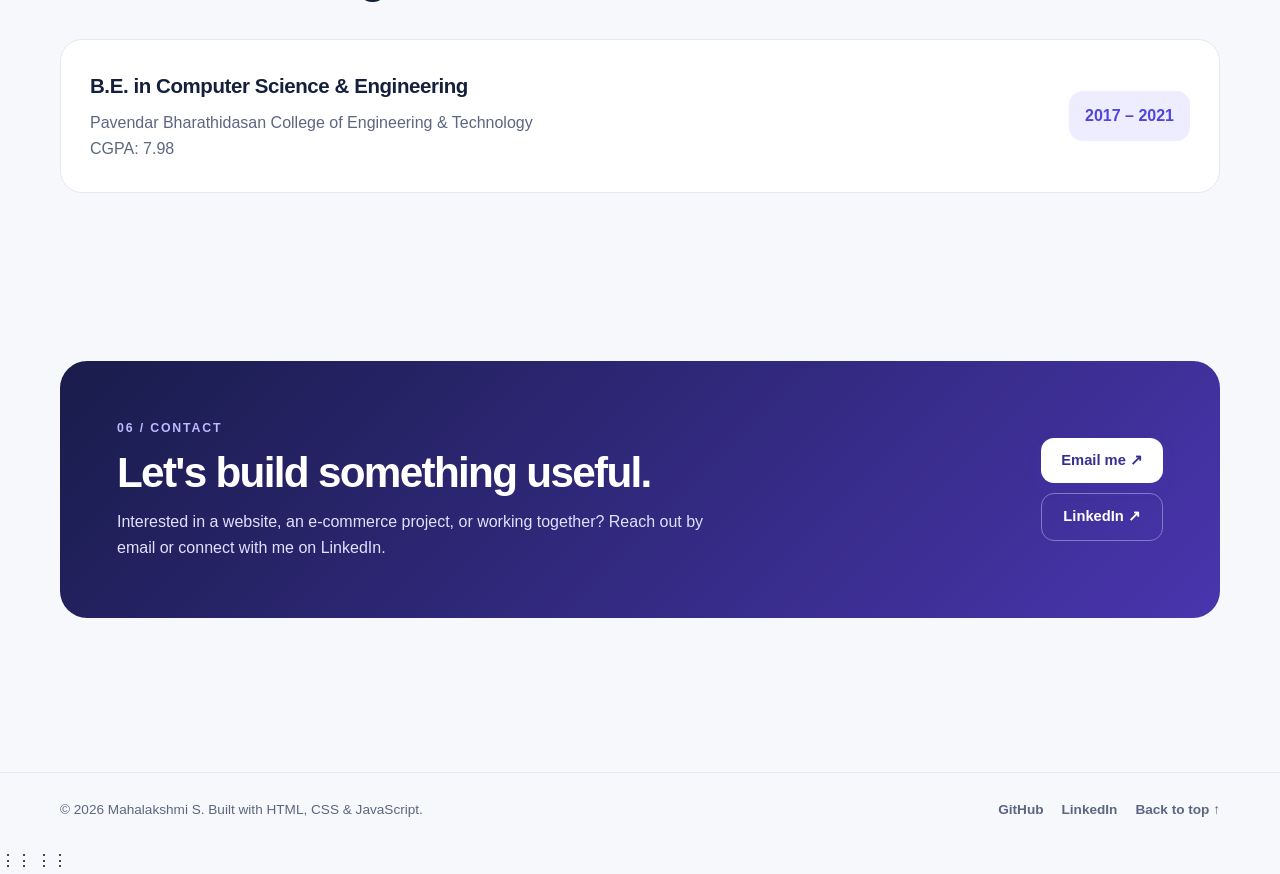
==== commit ea221e8d: "Update index.html" ====
--- a/index.html
+++ b/index.html
@@ -1,13 +1,100 @@
+i am familiar with all skills except Playwright  also i am in intermediater level with shopify, and smo (social media optimization) now can you update my profile with all skills we recently discuss
+Worked for 5m 26s
+
+I've updated your Mahalakshmi S portfolio profile with the skills we've discussed, including React, TypeScript, Laravel, WooCommerce, Shopify, SEO, and modern development tools.
+
+Your updated portfolio files are ready!
+
+Updated Portfolio Website
+
+Responsive HTML website with 9 skill categories and 56 skill entries.
+
+ Download Complete Portfolio ZIP
+
+ Ready-to-Paste HTML Code
+
+ Preview HTML File
+Updated professional profile
+
+Mahalakshmi S | Web Developer | WordPress & E-commerce Specialist
+
+I am a Web Developer with 3+ years of professional experience building responsive, user-friendly websites and e-commerce solutions.
+
+My technical skills include HTML5, CSS3, JavaScript, TypeScript, React.js, Bootstrap, Tailwind CSS, PHP, Laravel, .NET, MySQL, PostgreSQL, and MongoDB.
+
+I work with WordPress, WooCommerce, custom themes and plugins, REST APIs, payment integrations, website optimization, and technical SEO. I am also familiar with GitHub Actions, CI/CD, Docker, Linux, web security, accessibility, automated testing, and modern design tools.
+
+Additionally, I have intermediate-level skills in Shopify and Social Media Optimization (SMO).
+
+I enjoy developing efficient, visually appealing websites that improve user experience, performance, and business growth.
+Skill updates
+
+Category
+	
+
+Newly emphasized skills
+
+Frontend
+	
+
+React, TypeScript, Tailwind CSS
+
+Backend
+	
+
+Laravel, REST APIs, Postman
+
+E-commerce
+	
+
+Advanced WooCommerce, Shopify (Intermediate)
+
+Digital Marketing
+	
+
+Technical SEO, SMO (Intermediate)
+
+Development Workflow
+	
+
+GitHub Actions, CI/CD, Docker, Linux
+
+Testing & Quality
+	
+
+PHPUnit, Accessibility, Lighthouse, Web Security
+
+Design
+	
+
+Figma
+
+Playwright has been excluded, as requested.
+How to update your GitHub portfolio
+
+    Download the updated ZIP and extract it.
+
+    Open your mahalakshmi-portfolio GitHub repository.
+
+    Upload preview.html first and check how it looks.
+
+    Once satisfied, replace your existing index.html with the updated version and commit your changes.
+
+Your live website has not been changed yet. The files are ready for you to review and publish.
+
+The update also preserves your existing experience and projects from the resume, without inventing new work experience.
+mahalakshmi-portfolio-updated-code.txtDocument
+preview.htmlHTML
 <!doctype html>
 <html lang="en">
 <head>
   <meta charset="utf-8">
   <meta name="viewport" content="width=device-width, initial-scale=1">
   <meta name="theme-color" content="#101a35">
-  <meta name="description" content="Mahalakshmi S is a web developer specializing in WordPress, e-commerce websites, PHP, MySQL, responsive design and SEO.">
+  <meta name="description" content="Mahalakshmi S is a web developer with 3+ years of experience across React, TypeScript, PHP, Laravel, WordPress, WooCommerce, Shopify, SEO, and web performance.">
   <meta property="og:type" content="website">
   <meta property="og:title" content="Mahalakshmi S | Web Developer & E-commerce Specialist">
-  <meta property="og:description" content="Explore the work, skills and professional experience of Mahalakshmi S.">
+  <meta property="og:description" content="Explore the web development projects, modern technology stack, e-commerce skills, and measurable impact of Mahalakshmi S.">
   <title>Mahalakshmi S | Web Developer & E-commerce Specialist</title>
   <style>
     :root {
@@ -86,6 +173,8 @@
     .chips { display: flex; flex-wrap: wrap; gap: 9px; }
     .chip { background: #f4f5fc; color: #42506d; padding: 8px 11px; border-radius: 10px; border: 1px solid #e8eaf5;
       font-size: .83rem; font-weight: 700; }
+    .chip-intermediate { background: #ecf8f2; color: #176b4a; border-color: #ccebdc; }
+    .chip-intermediate small { font-size: .67rem; font-weight: 850; letter-spacing: .01em; margin-left: 5px; padding: 3px 6px; border-radius: 5px; background: #d6f1e3; }
     .project-grid { display: grid; grid-template-columns: repeat(3, minmax(0,1fr)); gap: 19px; }
     .project { display: flex; flex-direction: column; overflow: hidden; padding: 0; }
     .project-art { display: flex; justify-content: space-between; align-items: flex-end; min-height: 172px;
@@ -185,9 +274,9 @@
     <section id="home" class="hero">
       <div class="container hero-grid">
         <div>
-          <span class="status">Web Developer · WordPress · E-commerce</span>
+          <span class="status">3+ Years Experience · Web Development · E-commerce</span>
           <h1>Building better<br><span class="gradient">digital experiences.</span></h1>
-          <p class="hero-intro">Hi, I'm <strong>Mahalakshmi S</strong>, a web developer specializing in responsive websites, WordPress, e-commerce solutions, PHP, MySQL, and SEO. I turn practical business needs into polished, user-friendly websites.</p>
+          <p class="hero-intro">Hi, I'm <strong>Mahalakshmi S</strong>, a web developer with <strong>3+ years of professional experience</strong> building responsive, user-friendly websites. My skill set includes React, TypeScript, PHP, Laravel, WordPress, WooCommerce, and SEO, along with intermediate experience in Shopify and social media optimization.</p>
           <div class="hero-actions">
             <a class="button" href="#projects">Explore my projects <span aria-hidden="true">↗</span></a>
             <a class="button secondary" href="MahalakshmiS_resume.pdf" target="_blank" rel="noopener">View my resume ↓</a>
@@ -197,11 +286,11 @@
         <div class="hero-visual" aria-label="Mahalakshmi profile illustration">
           <div class="halo" aria-hidden="true"></div>
           <div class="profile-card">
-            <span class="float-tag" aria-hidden="true">✦ WordPress & SEO</span>
+            <span class="float-tag" aria-hidden="true">✦ WordPress · WooCommerce</span>
             <div class="portrait" aria-label="Mahalakshmi S initials">MS</div>
             <h2>Mahalakshmi S</h2><p>Web Developer</p>
-            <span class="code-tag">&lt; build / optimize / grow &gt;</span>
-            <span class="float-tag bottom" aria-hidden="true">✧ PHP + MySQL</span>
+            <span class="code-tag">&lt; build / optimize / scale &gt;</span>
+            <span class="float-tag bottom" aria-hidden="true">✧ React + TypeScript</span>
           </div>
         </div>
       </div>
@@ -215,8 +304,8 @@
         <div class="about-grid">
           <div class="panel">
             <h3>A little about me</h3>
-            <p class="lead">I'm a website designer and developer at Imaje Technologies, focused on building, customizing, and optimizing websites and online stores.</p>
-            <p>My work spans frontend development, PHP/MySQL, WordPress customization, payment integrations, responsive user interfaces, and search-engine optimization. I enjoy improving both how a website looks and how well it works.</p>
+            <p class="lead">I'm a web designer and developer at Imaje Technologies, Chennai, with 3+ years of experience building and improving websites and online stores.</p>
+            <p>My background spans frontend and backend development, WordPress and WooCommerce customization, APIs, database work, e-commerce, performance optimization, SEO, and analytics. I am also familiar with modern frontend frameworks, deployment workflows, automated testing, accessibility, and web security. I have intermediate skills in Shopify and social media optimization (SMO).</p>
           </div>
           <div>
             <div class="metrics" aria-label="Reported project outcomes">
@@ -232,16 +321,85 @@
     </section>
     <section id="skills" class="content">
       <div class="container">
-        <div class="section-heading"><div class="eyebrow">02 / Skills</div><h2>The tools I work with.</h2>
-          <p>A practical combination of development, e-commerce, design, analytics, and marketing tools.</p></div>
+        <div class="section-heading"><div class="eyebrow">02 / Skills</div><h2>My technical toolkit.</h2>
+          <p>Development, e-commerce, design, quality assurance, and digital marketing skills. Shopify and SMO are marked at intermediate level.</p></div>
         <div class="skills-grid">
-          <article class="panel skill"><h3>Frontend</h3><div class="chips"><span class="chip">HTML5</span><span class="chip">CSS3</span><span class="chip">JavaScript</span><span class="chip">Bootstrap</span><span class="chip">Responsive Design</span></div></article>
-          <article class="panel skill"><h3>Backend & APIs</h3><div class="chips"><span class="chip">PHP</span><span class="chip">.NET</span><span class="chip">REST APIs</span><span class="chip">Third-party Integrations</span></div></article>
-          <article class="panel skill"><h3>Databases</h3><div class="chips"><span class="chip">MySQL</span><span class="chip">PostgreSQL</span><span class="chip">MongoDB</span></div></article>
-          <article class="panel skill"><h3>CMS & E-commerce</h3><div class="chips"><span class="chip">WordPress</span><span class="chip">Theme Customization</span><span class="chip">E-commerce Websites</span><span class="chip">Payment Integration</span></div></article>
-          <article class="panel skill"><h3>SEO & Analytics</h3><div class="chips"><span class="chip">On-Page SEO</span><span class="chip">Off-Page SEO</span><span class="chip">Google Analytics</span><span class="chip">Search Console</span><span class="chip">Google Ads</span><span class="chip">Merchant Center</span></div></article>
-          <article class="panel skill"><h3>Design & Workflow</h3><div class="chips"><span class="chip">Adobe Photoshop</span><span class="chip">Canva</span><span class="chip">Git</span><span class="chip">Bitbucket</span><span class="chip">VS Code</span></div></article>
-        </div>
+          <article class="panel skill"><h3>Frontend Development</h3><div class="chips">
+            <span class="chip">HTML5</span>
+            <span class="chip">CSS3</span>
+            <span class="chip">JavaScript</span>
+            <span class="chip">TypeScript</span>
+            <span class="chip">React.js</span>
+            <span class="chip">Bootstrap</span>
+            <span class="chip">Tailwind CSS</span>
+            <span class="chip">Responsive Design</span>
+          </div></article>
+          <article class="panel skill"><h3>Backend &amp; API Development</h3><div class="chips">
+            <span class="chip">PHP</span>
+            <span class="chip">Laravel</span>
+            <span class="chip">.NET</span>
+            <span class="chip">REST APIs</span>
+            <span class="chip">Postman</span>
+            <span class="chip">API Integration</span>
+            <span class="chip">Authentication &amp; Security</span>
+          </div></article>
+          <article class="panel skill"><h3>Databases</h3><div class="chips">
+            <span class="chip">MySQL</span>
+            <span class="chip">PostgreSQL</span>
+            <span class="chip">MongoDB</span>
+          </div></article>
+          <article class="panel skill"><h3>CMS &amp; E-commerce</h3><div class="chips">
+            <span class="chip">WordPress</span>
+            <span class="chip">WooCommerce</span>
+            <span class="chip">WordPress Theme Development</span>
+            <span class="chip">WordPress Plugin Development</span>
+            <span class="chip">WooCommerce Customization</span>
+            <span class="chip chip-intermediate">Shopify <small>Intermediate</small></span>
+            <span class="chip">Stripe / PayPal Integration</span>
+          </div></article>
+          <article class="panel skill"><h3>SEO &amp; Digital Marketing</h3><div class="chips">
+            <span class="chip">On-Page SEO</span>
+            <span class="chip">Off-Page SEO</span>
+            <span class="chip">Technical SEO</span>
+            <span class="chip">Google Analytics</span>
+            <span class="chip">Google Search Console</span>
+            <span class="chip">Google Merchant Center</span>
+            <span class="chip">Google Ads</span>
+            <span class="chip chip-intermediate">Social Media Optimization (SMO) <small>Intermediate</small></span>
+          </div></article>
+          <article class="panel skill"><h3>Performance &amp; Accessibility</h3><div class="chips">
+            <span class="chip">Core Web Vitals</span>
+            <span class="chip">Google Lighthouse</span>
+            <span class="chip">Website Performance</span>
+            <span class="chip">Web Accessibility (WCAG)</span>
+            <span class="chip">Web Security</span>
+          </div></article>
+          <article class="panel skill"><h3>Design &amp; Development Tools</h3><div class="chips">
+            <span class="chip">Figma</span>
+            <span class="chip">Adobe Photoshop</span>
+            <span class="chip">Canva</span>
+            <span class="chip">VS Code</span>
+            <span class="chip">Visual Studio</span>
+            <span class="chip">Eclipse IDE</span>
+            <span class="chip">WampServer</span>
+          </div></article>
+          <article class="panel skill"><h3>Version Control &amp; DevOps</h3><div class="chips">
+            <span class="chip">Git</span>
+            <span class="chip">GitHub</span>
+            <span class="chip">Bitbucket</span>
+            <span class="chip">GitHub Actions</span>
+            <span class="chip">CI/CD</span>
+            <span class="chip">Docker</span>
+            <span class="chip">Linux Basics</span>
+          </div></article>
+          <article class="panel skill"><h3>Testing &amp; Quality</h3><div class="chips">
+            <span class="chip">PHPUnit</span>
+            <span class="chip">API Testing</span>
+            <span class="chip">Responsive Testing</span>
+            <span class="chip">Cross-browser Testing</span>
+          </div></article>
+        </div>
+        <p class="note">Skill levels reflect my own assessment. Shopify and SMO: intermediate.</p>
       </div>
     </section>
     <section id="projects" class="content">
@@ -339,3 +497,7 @@
   </script>
 </body>
 </html>
+
+
+⋮⋮
+⋮⋮
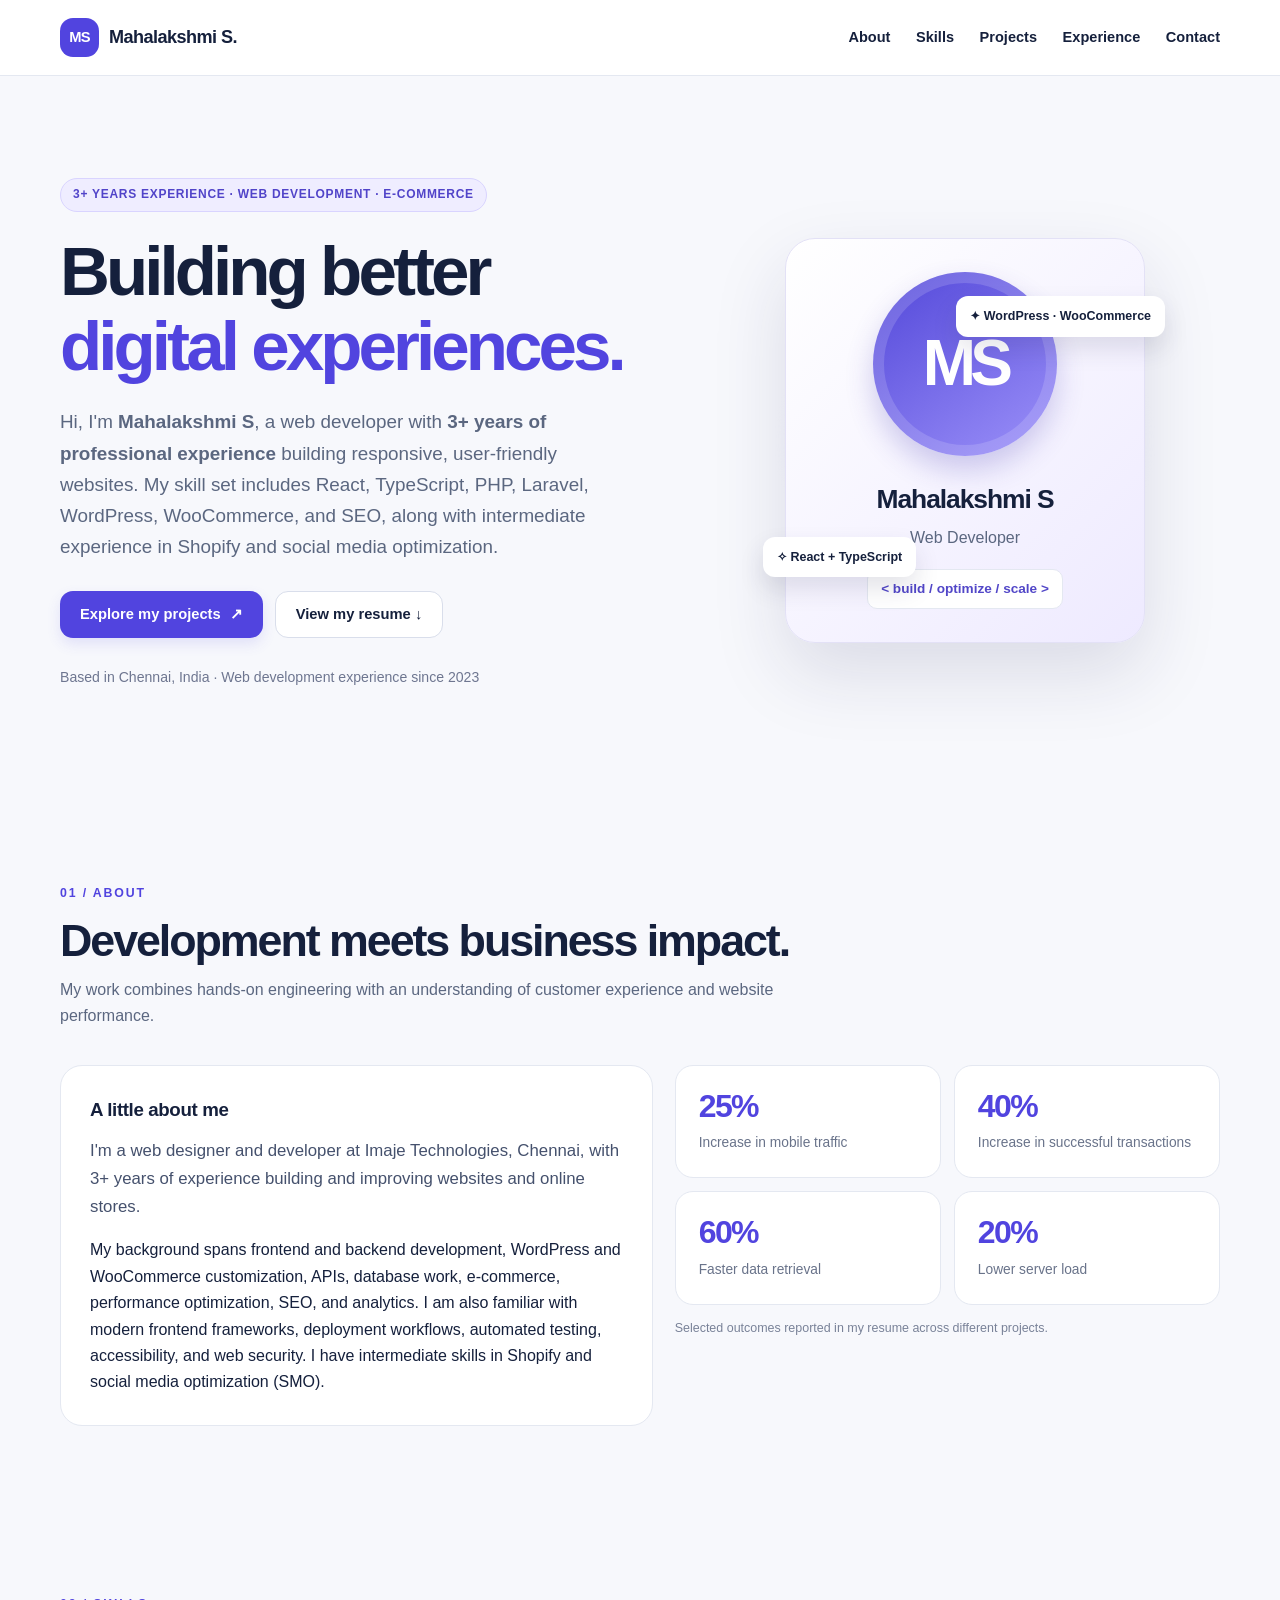
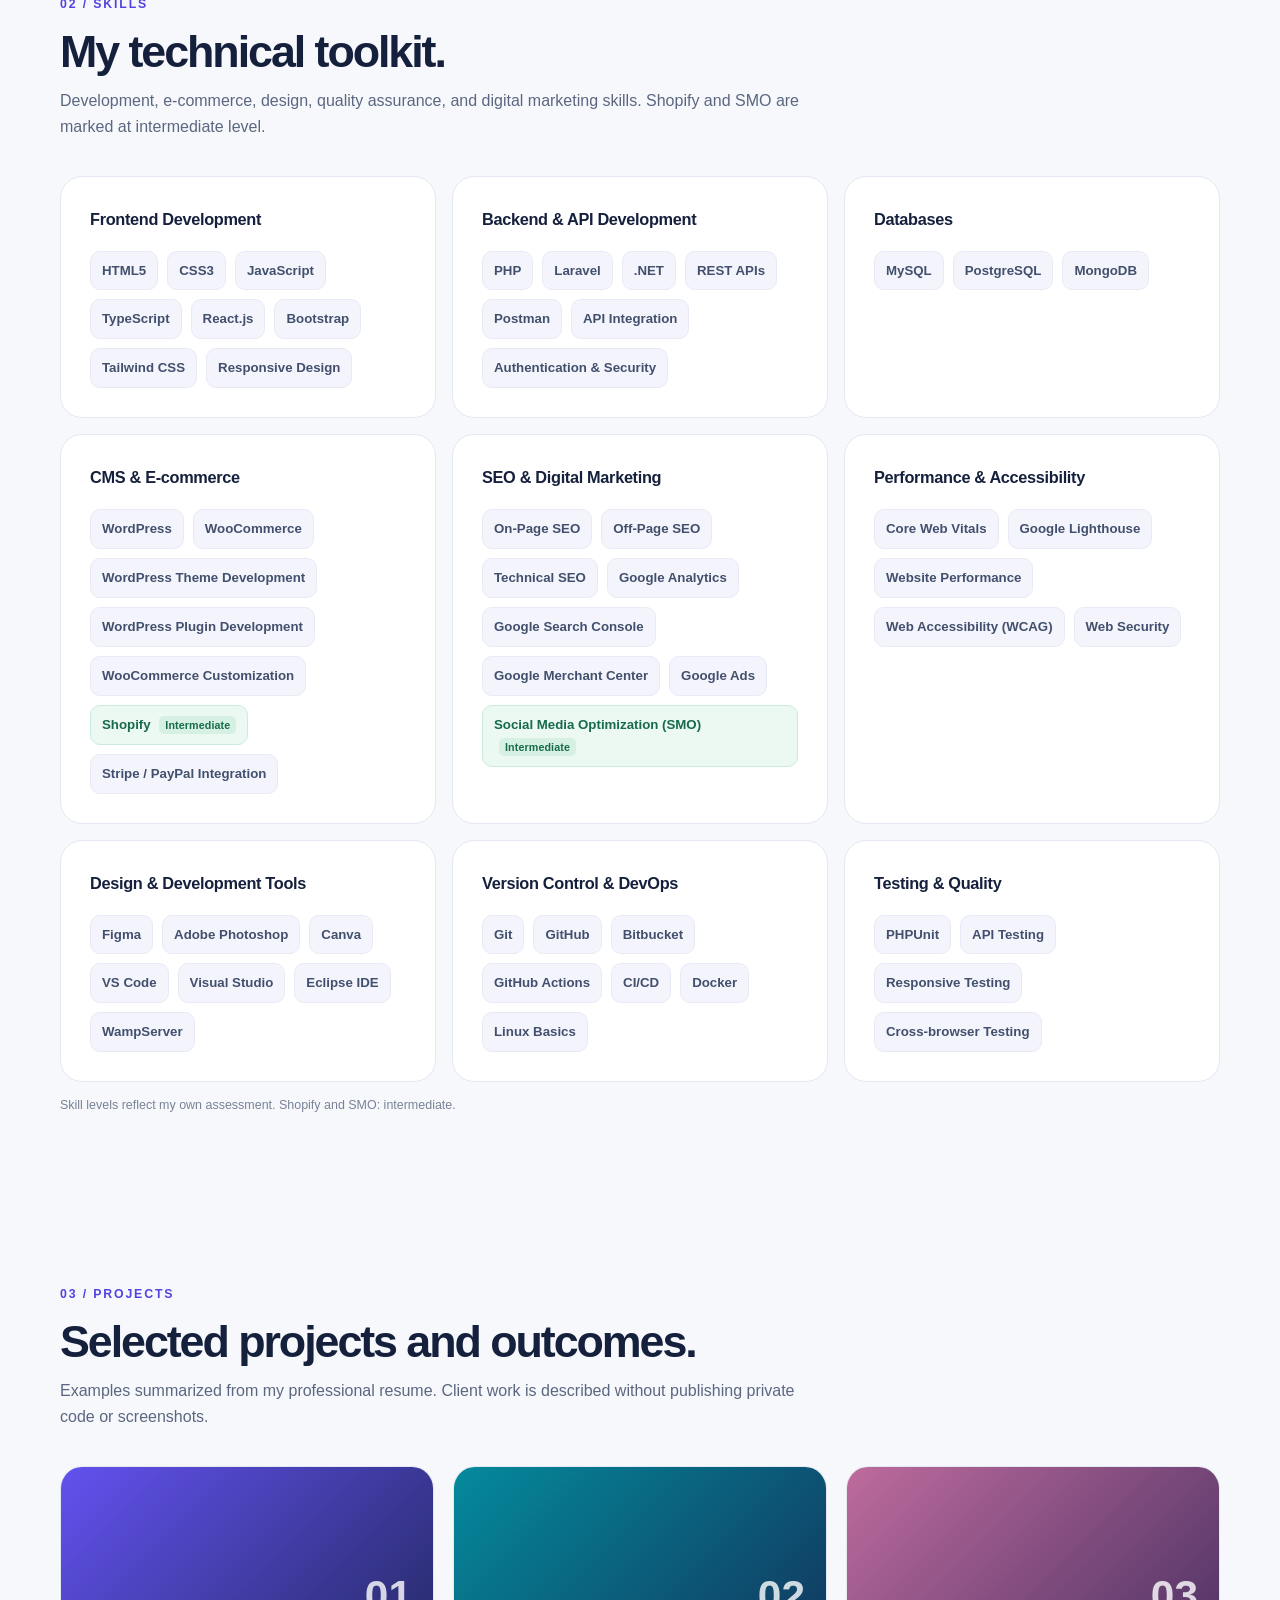
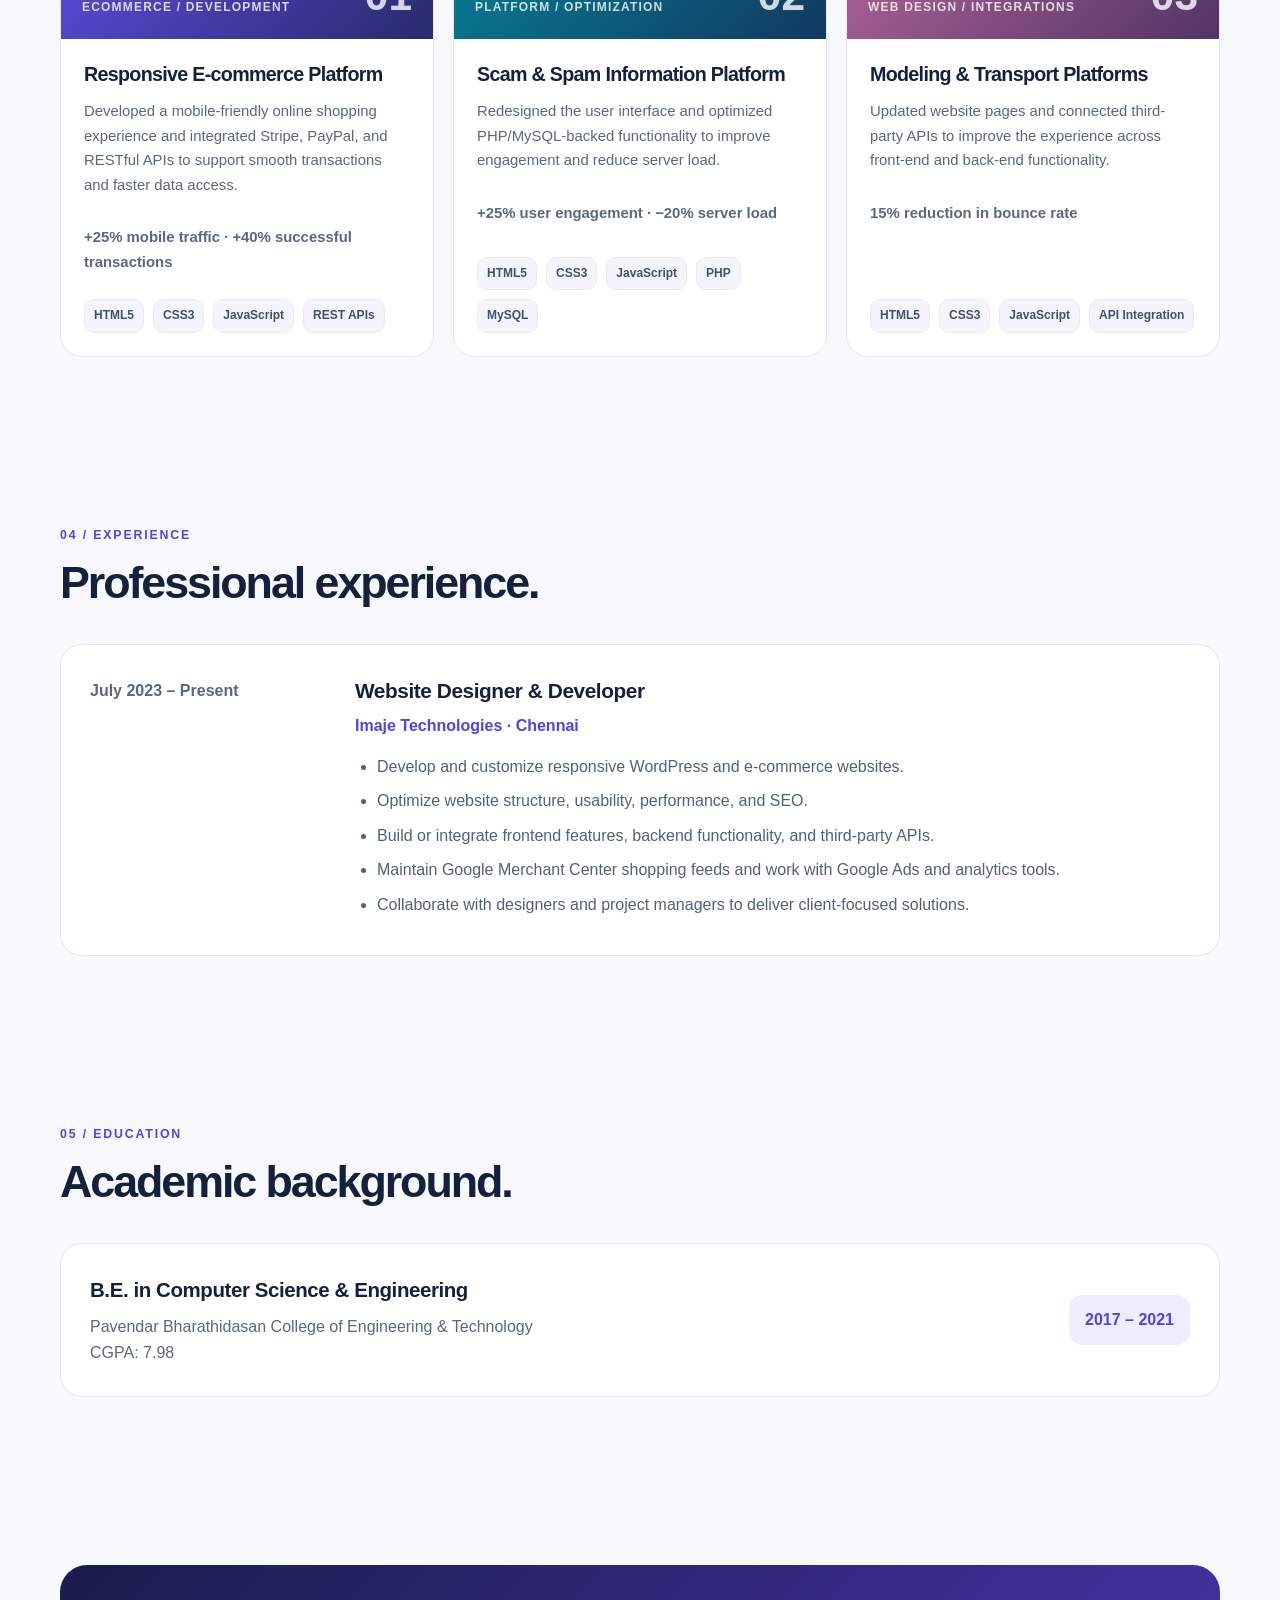
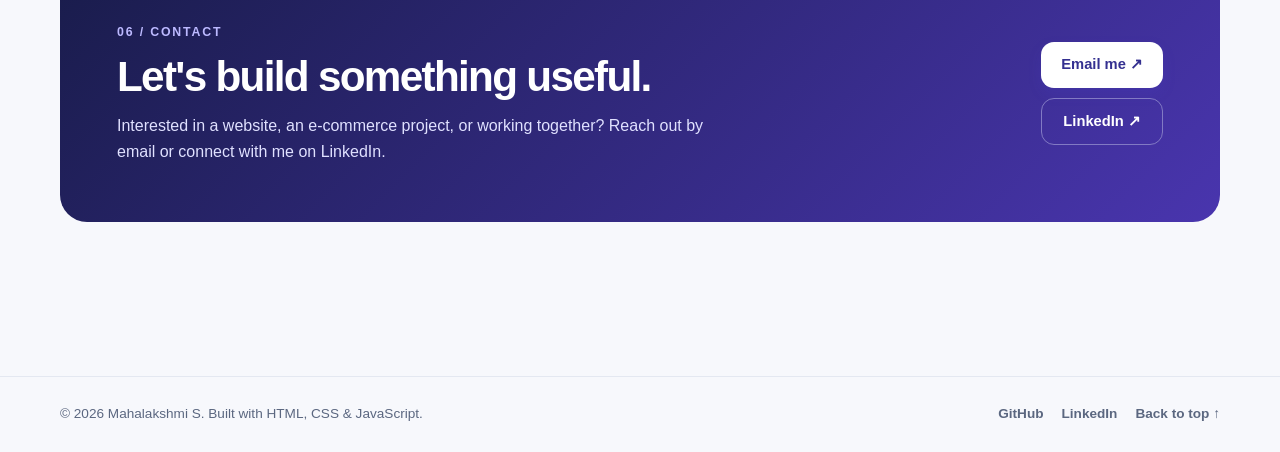
==== commit bc9ab726: "Updated professional profile **Mahalakshmi S | Web Developer | WordPress & E-commerce Specialist** " ====
--- a/index.html
+++ b/index.html
@@ -1,90 +1,3 @@
-i am familiar with all skills except Playwright  also i am in intermediater level with shopify, and smo (social media optimization) now can you update my profile with all skills we recently discuss
-Worked for 5m 26s
-
-I've updated your Mahalakshmi S portfolio profile with the skills we've discussed, including React, TypeScript, Laravel, WooCommerce, Shopify, SEO, and modern development tools.
-
-Your updated portfolio files are ready!
-
-Updated Portfolio Website
-
-Responsive HTML website with 9 skill categories and 56 skill entries.
-
- Download Complete Portfolio ZIP
-
- Ready-to-Paste HTML Code
-
- Preview HTML File
-Updated professional profile
-
-Mahalakshmi S | Web Developer | WordPress & E-commerce Specialist
-
-I am a Web Developer with 3+ years of professional experience building responsive, user-friendly websites and e-commerce solutions.
-
-My technical skills include HTML5, CSS3, JavaScript, TypeScript, React.js, Bootstrap, Tailwind CSS, PHP, Laravel, .NET, MySQL, PostgreSQL, and MongoDB.
-
-I work with WordPress, WooCommerce, custom themes and plugins, REST APIs, payment integrations, website optimization, and technical SEO. I am also familiar with GitHub Actions, CI/CD, Docker, Linux, web security, accessibility, automated testing, and modern design tools.
-
-Additionally, I have intermediate-level skills in Shopify and Social Media Optimization (SMO).
-
-I enjoy developing efficient, visually appealing websites that improve user experience, performance, and business growth.
-Skill updates
-
-Category
-	
-
-Newly emphasized skills
-
-Frontend
-	
-
-React, TypeScript, Tailwind CSS
-
-Backend
-	
-
-Laravel, REST APIs, Postman
-
-E-commerce
-	
-
-Advanced WooCommerce, Shopify (Intermediate)
-
-Digital Marketing
-	
-
-Technical SEO, SMO (Intermediate)
-
-Development Workflow
-	
-
-GitHub Actions, CI/CD, Docker, Linux
-
-Testing & Quality
-	
-
-PHPUnit, Accessibility, Lighthouse, Web Security
-
-Design
-	
-
-Figma
-
-Playwright has been excluded, as requested.
-How to update your GitHub portfolio
-
-    Download the updated ZIP and extract it.
-
-    Open your mahalakshmi-portfolio GitHub repository.
-
-    Upload preview.html first and check how it looks.
-
-    Once satisfied, replace your existing index.html with the updated version and commit your changes.
-
-Your live website has not been changed yet. The files are ready for you to review and publish.
-
-The update also preserves your existing experience and projects from the resume, without inventing new work experience.
-mahalakshmi-portfolio-updated-code.txtDocument
-preview.htmlHTML
 <!doctype html>
 <html lang="en">
 <head>
@@ -497,7 +410,3 @@
   </script>
 </body>
 </html>
-
-
-⋮⋮
-⋮⋮
